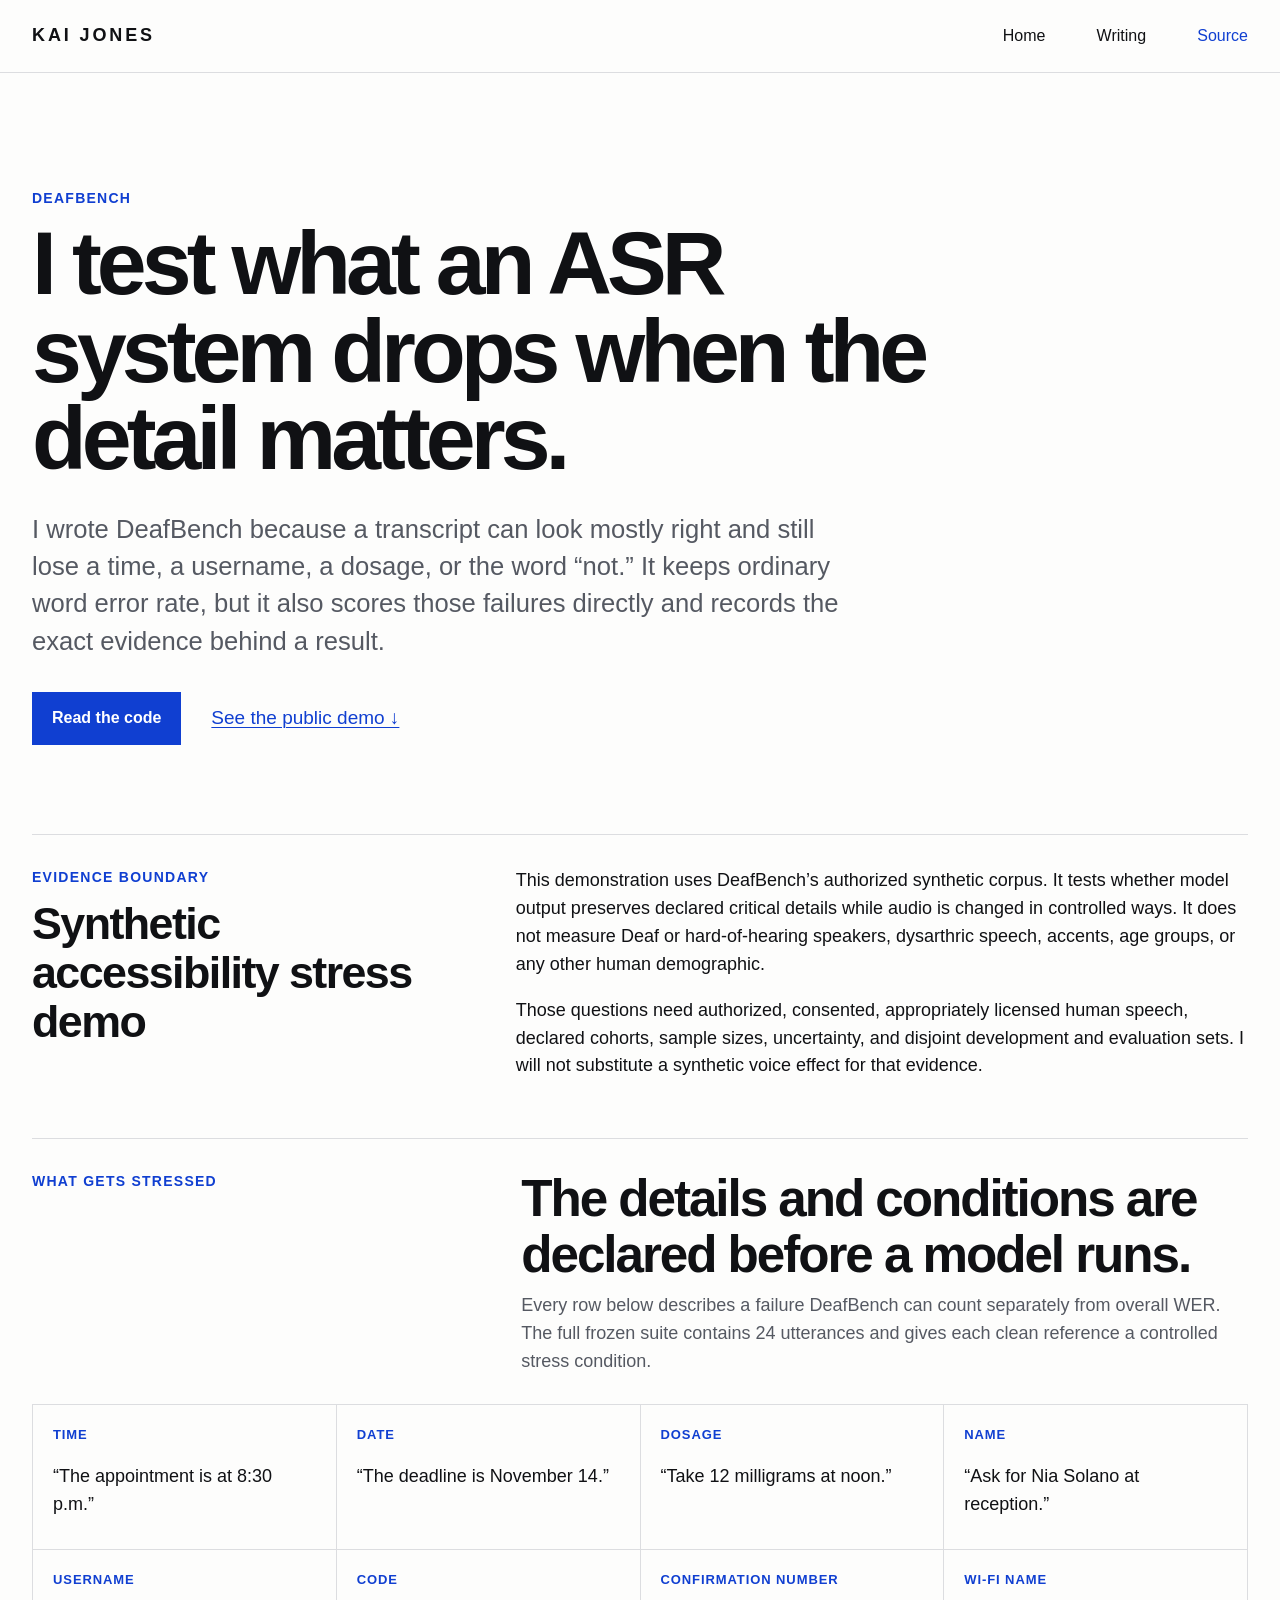
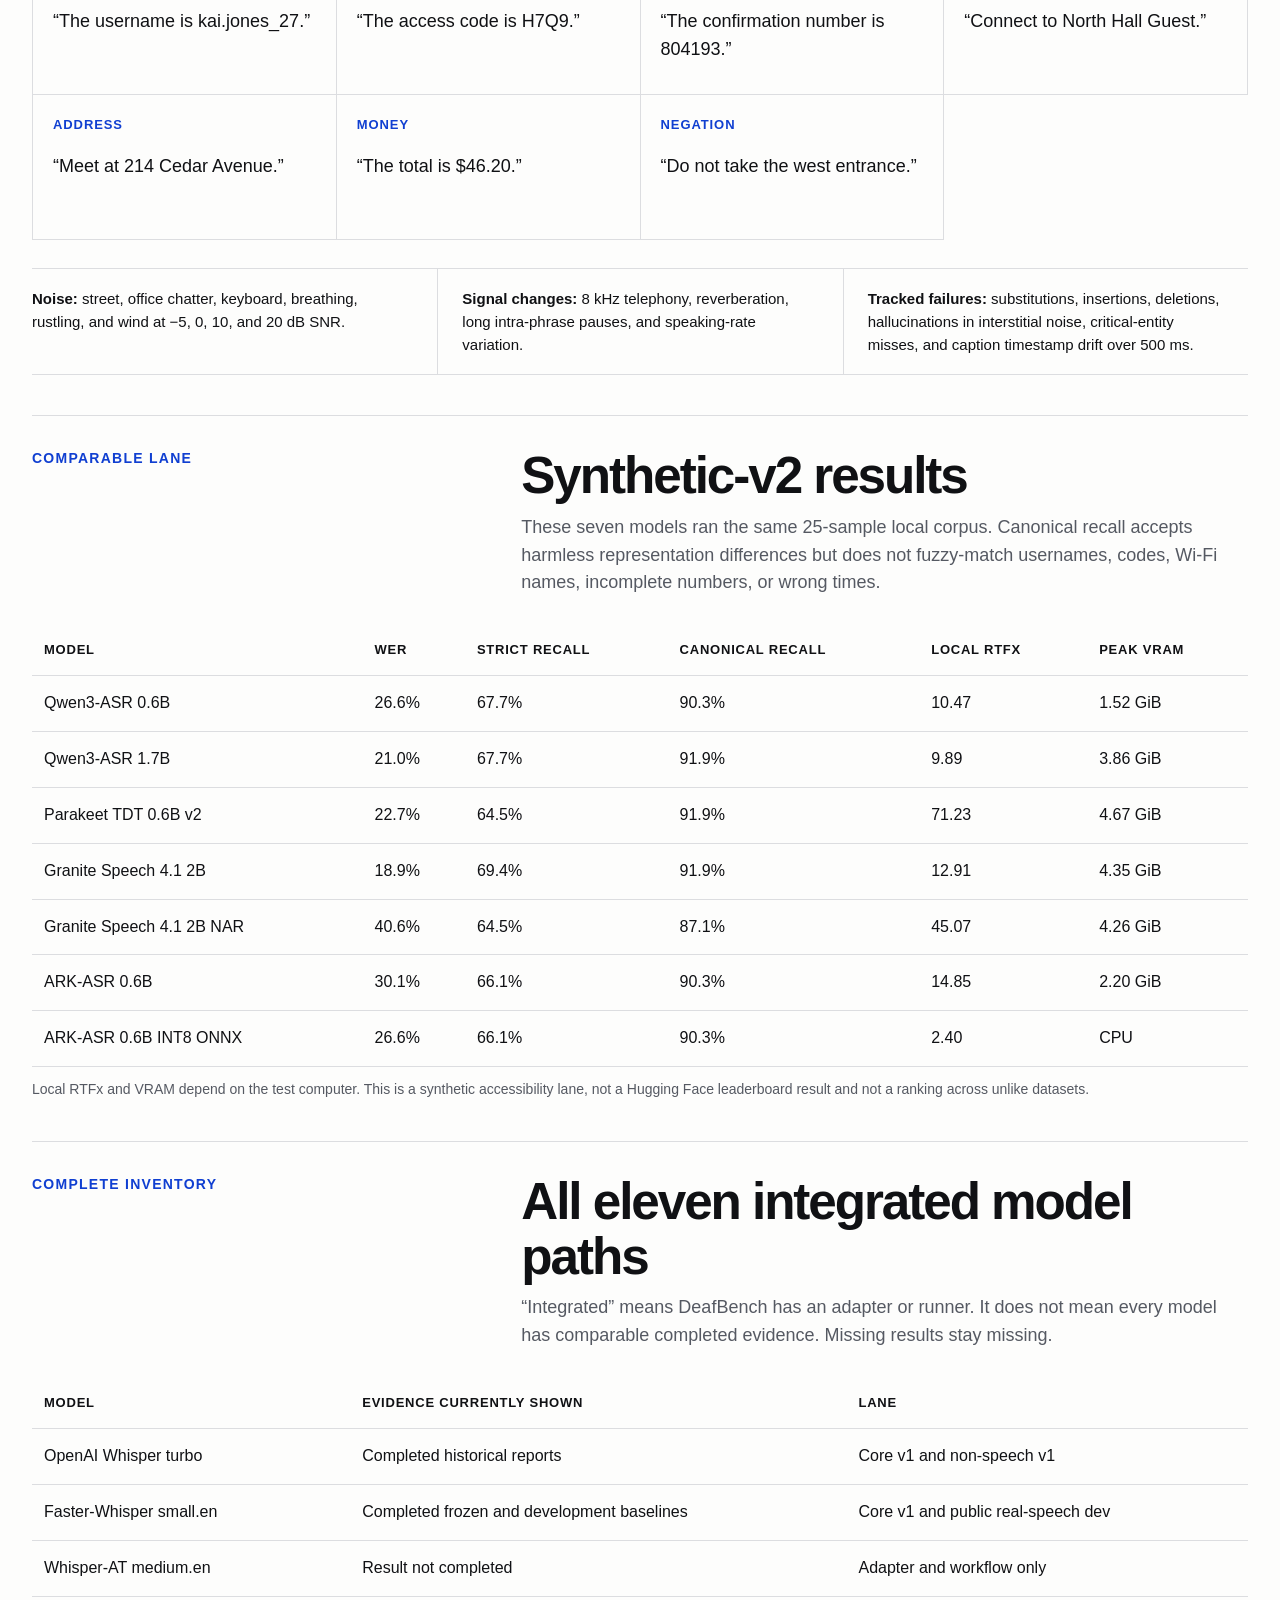
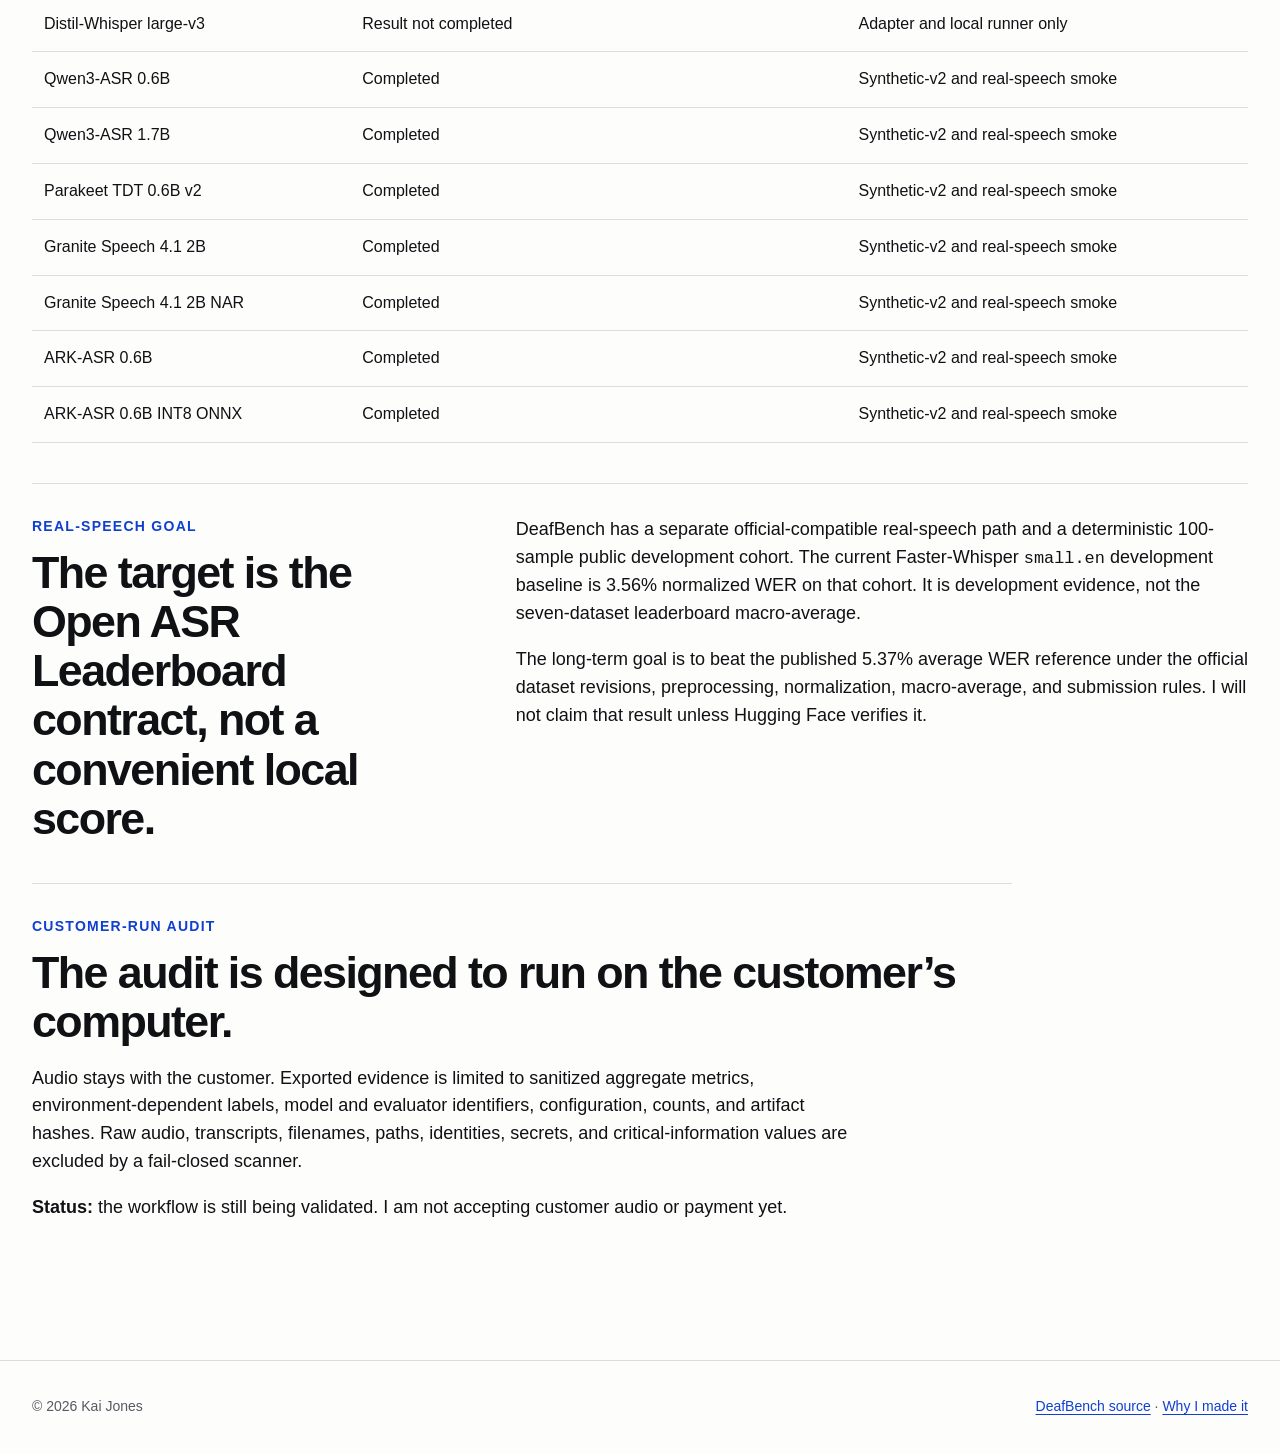
==== products/deafbench/index.html @ b6cec996 "site: Add DeafBench product demo The portfolio exposed only a four-model snapshot and did not show t" ====
<!doctype html>
<html lang="en">
<head>
  <meta charset="utf-8">
  <meta name="viewport" content="width=device-width, initial-scale=1">
  <title>DeafBench — accessibility-critical ASR evaluation</title>
  <meta name="description" content="A public demonstration of DeafBench, an ASR benchmark that measures word errors, critical-information failures, acoustic stress, and local performance without treating unlike evidence as comparable.">
  <link rel="canonical" href="https://488315.github.io/products/deafbench/">
  <meta property="og:title" content="DeafBench — accessibility-critical ASR evaluation">
  <meta property="og:description" content="See what DeafBench measures, which models run, and which results are still missing.">
  <meta property="og:type" content="website">
  <meta property="og:url" content="https://488315.github.io/products/deafbench/">
  <link rel="stylesheet" href="/styles.css">
</head>
<body>
  <a class="skip-link" href="#main">Skip to content</a>
  <header class="site-header">
    <div class="wrap nav-wrap">
      <a class="wordmark" href="/" aria-label="Kai Jones, home">Kai Jones</a>
      <nav aria-label="Primary navigation">
        <a href="/">Home</a>
        <a href="/writing/">Writing</a>
        <a class="nav-contact" href="https://github.com/488315/DeafBench">Source</a>
      </nav>
    </div>
  </header>

  <main id="main" class="wrap product-shell">
    <header class="product-hero">
      <p class="section-label">DeafBench</p>
      <h1>I test what an ASR system drops when the detail matters.</h1>
      <p class="product-lede">I wrote DeafBench because a transcript can look mostly right and still lose a time, a username, a dosage, or the word “not.” It keeps ordinary word error rate, but it also scores those failures directly and records the exact evidence behind a result.</p>
      <div class="product-actions">
        <a class="button-link" href="https://github.com/488315/DeafBench">Read the code</a>
        <a class="text-link" href="#demo">See the public demo ↓</a>
      </div>
    </header>

    <section class="ruled demo-boundary" aria-labelledby="boundary-title">
      <div>
        <p class="section-label">Evidence boundary</p>
        <h2 id="boundary-title">Synthetic accessibility stress demo</h2>
      </div>
      <div>
        <p>This demonstration uses DeafBench’s authorized synthetic corpus. It tests whether model output preserves declared critical details while audio is changed in controlled ways. It does not measure Deaf or hard-of-hearing speakers, dysarthric speech, accents, age groups, or any other human demographic.</p>
        <p>Those questions need authorized, consented, appropriately licensed human speech, declared cohorts, sample sizes, uncertainty, and disjoint development and evaluation sets. I will not substitute a synthetic voice effect for that evidence.</p>
      </div>
    </section>

    <section class="ruled" id="demo" aria-labelledby="demo-title">
      <div class="section-intro product-intro">
        <p class="section-label">What gets stressed</p>
        <h2 id="demo-title">The details and conditions are declared before a model runs.</h2>
        <p>Every row below describes a failure DeafBench can count separately from overall WER. The full frozen suite contains 24 utterances and gives each clean reference a controlled stress condition.</p>
      </div>
      <div class="scenario-grid">
        <article><p class="scenario-type">Time</p><p>“The appointment is at 8:30 p.m.”</p></article>
        <article><p class="scenario-type">Date</p><p>“The deadline is November 14.”</p></article>
        <article><p class="scenario-type">Dosage</p><p>“Take 12 milligrams at noon.”</p></article>
        <article><p class="scenario-type">Name</p><p>“Ask for Nia Solano at reception.”</p></article>
        <article><p class="scenario-type">Username</p><p>“The username is kai.jones_27.”</p></article>
        <article><p class="scenario-type">Code</p><p>“The access code is H7Q9.”</p></article>
        <article><p class="scenario-type">Confirmation number</p><p>“The confirmation number is 804193.”</p></article>
        <article><p class="scenario-type">Wi-Fi name</p><p>“Connect to North Hall Guest.”</p></article>
        <article><p class="scenario-type">Address</p><p>“Meet at 214 Cedar Avenue.”</p></article>
        <article><p class="scenario-type">Money</p><p>“The total is $46.20.”</p></article>
        <article><p class="scenario-type">Negation</p><p>“Do not take the west entrance.”</p></article>
      </div>
      <div class="stress-strip" aria-label="Declared acoustic stress conditions">
        <p><strong>Noise:</strong> street, office chatter, keyboard, breathing, rustling, and wind at −5, 0, 10, and 20 dB SNR.</p>
        <p><strong>Signal changes:</strong> 8 kHz telephony, reverberation, long intra-phrase pauses, and speaking-rate variation.</p>
        <p><strong>Tracked failures:</strong> substitutions, insertions, deletions, hallucinations in interstitial noise, critical-entity misses, and caption timestamp drift over 500 ms.</p>
      </div>
    </section>

    <section class="ruled" aria-labelledby="results-title">
      <div class="section-intro product-intro">
        <p class="section-label">Comparable lane</p>
        <h2 id="results-title">Synthetic-v2 results</h2>
        <p>These seven models ran the same 25-sample local corpus. Canonical recall accepts harmless representation differences but does not fuzzy-match usernames, codes, Wi-Fi names, incomplete numbers, or wrong times.</p>
      </div>
      <div class="table-wrap" tabindex="0" aria-label="Scrollable synthetic-v2 model results">
        <table>
          <thead><tr><th>Model</th><th>WER</th><th>Strict recall</th><th>Canonical recall</th><th>Local RTFx</th><th>Peak VRAM</th></tr></thead>
          <tbody>
            <tr><td>Qwen3-ASR 0.6B</td><td>26.6%</td><td>67.7%</td><td>90.3%</td><td>10.47</td><td>1.52 GiB</td></tr>
            <tr><td>Qwen3-ASR 1.7B</td><td>21.0%</td><td>67.7%</td><td>91.9%</td><td>9.89</td><td>3.86 GiB</td></tr>
            <tr><td>Parakeet TDT 0.6B v2</td><td>22.7%</td><td>64.5%</td><td>91.9%</td><td>71.23</td><td>4.67 GiB</td></tr>
            <tr><td>Granite Speech 4.1 2B</td><td>18.9%</td><td>69.4%</td><td>91.9%</td><td>12.91</td><td>4.35 GiB</td></tr>
            <tr><td>Granite Speech 4.1 2B NAR</td><td>40.6%</td><td>64.5%</td><td>87.1%</td><td>45.07</td><td>4.26 GiB</td></tr>
            <tr><td>ARK-ASR 0.6B</td><td>30.1%</td><td>66.1%</td><td>90.3%</td><td>14.85</td><td>2.20 GiB</td></tr>
            <tr><td>ARK-ASR 0.6B INT8 ONNX</td><td>26.6%</td><td>66.1%</td><td>90.3%</td><td>2.40</td><td>CPU</td></tr>
          </tbody>
        </table>
      </div>
      <p class="data-note product-note">Local RTFx and VRAM depend on the test computer. This is a synthetic accessibility lane, not a Hugging Face leaderboard result and not a ranking across unlike datasets.</p>
    </section>

    <section class="ruled" aria-labelledby="inventory-title">
      <div class="section-intro product-intro">
        <p class="section-label">Complete inventory</p>
        <h2 id="inventory-title">All eleven integrated model paths</h2>
        <p>“Integrated” means DeafBench has an adapter or runner. It does not mean every model has comparable completed evidence. Missing results stay missing.</p>
      </div>
      <div class="table-wrap" tabindex="0" aria-label="Scrollable integrated model inventory">
        <table>
          <thead><tr><th>Model</th><th>Evidence currently shown</th><th>Lane</th></tr></thead>
          <tbody>
            <tr><td>OpenAI Whisper turbo</td><td>Completed historical reports</td><td>Core v1 and non-speech v1</td></tr>
            <tr><td>Faster-Whisper small.en</td><td>Completed frozen and development baselines</td><td>Core v1 and public real-speech dev</td></tr>
            <tr><td>Whisper-AT medium.en</td><td>Result not completed</td><td>Adapter and workflow only</td></tr>
            <tr><td>Distil-Whisper large-v3</td><td>Result not completed</td><td>Adapter and local runner only</td></tr>
            <tr><td>Qwen3-ASR 0.6B</td><td>Completed</td><td>Synthetic-v2 and real-speech smoke</td></tr>
            <tr><td>Qwen3-ASR 1.7B</td><td>Completed</td><td>Synthetic-v2 and real-speech smoke</td></tr>
            <tr><td>Parakeet TDT 0.6B v2</td><td>Completed</td><td>Synthetic-v2 and real-speech smoke</td></tr>
            <tr><td>Granite Speech 4.1 2B</td><td>Completed</td><td>Synthetic-v2 and real-speech smoke</td></tr>
            <tr><td>Granite Speech 4.1 2B NAR</td><td>Completed</td><td>Synthetic-v2 and real-speech smoke</td></tr>
            <tr><td>ARK-ASR 0.6B</td><td>Completed</td><td>Synthetic-v2 and real-speech smoke</td></tr>
            <tr><td>ARK-ASR 0.6B INT8 ONNX</td><td>Completed</td><td>Synthetic-v2 and real-speech smoke</td></tr>
          </tbody>
        </table>
      </div>
    </section>

    <section class="ruled goal-grid" aria-labelledby="goal-title">
      <div>
        <p class="section-label">Real-speech goal</p>
        <h2 id="goal-title">The target is the Open ASR Leaderboard contract, not a convenient local score.</h2>
      </div>
      <div>
        <p>DeafBench has a separate official-compatible real-speech path and a deterministic 100-sample public development cohort. The current Faster-Whisper <code>small.en</code> development baseline is 3.56% normalized WER on that cohort. It is development evidence, not the seven-dataset leaderboard macro-average.</p>
        <p>The long-term goal is to beat the published 5.37% average WER reference under the official dataset revisions, preprocessing, normalization, macro-average, and submission rules. I will not claim that result unless Hugging Face verifies it.</p>
      </div>
    </section>

    <section class="ruled pilot-status" aria-labelledby="pilot-title">
      <p class="section-label">Customer-run audit</p>
      <h2 id="pilot-title">The audit is designed to run on the customer’s computer.</h2>
      <p>Audio stays with the customer. Exported evidence is limited to sanitized aggregate metrics, environment-dependent labels, model and evaluator identifiers, configuration, counts, and artifact hashes. Raw audio, transcripts, filenames, paths, identities, secrets, and critical-information values are excluded by a fail-closed scanner.</p>
      <p><strong>Status:</strong> the workflow is still being validated. I am not accepting customer audio or payment yet.</p>
    </section>
  </main>

  <footer class="site-footer">
    <div class="wrap footer-wrap"><p>© <span id="year">2026</span> Kai Jones</p><p><a href="https://github.com/488315/DeafBench">DeafBench source</a> · <a href="/writing/why-deafbench/">Why I made it</a></p></div>
  </footer>
  <script>document.getElementById('year').textContent = new Date().getFullYear();</script>
</body>
</html>
---- styles.css ----
:root {
  --paper: #fdfdfc;
  --ink: #101114;
  --muted: #555962;
  --line: #dcdde0;
  --blue: #103fd1;
  --blue-dark: #082b9f;
  --terminal: #101418;
  --wrap: 1360px;
}

* { box-sizing: border-box; }
html { scroll-behavior: smooth; }
body { margin: 0; color: var(--ink); background: var(--paper); font-family: Arial, Helvetica, sans-serif; font-size: 18px; line-height: 1.55; }
a { color: var(--blue); text-underline-offset: 0.18em; text-decoration-thickness: 1px; }
a:hover { color: var(--blue-dark); }
a:focus-visible, .table-wrap:focus-visible { outline: 3px solid #ffbf47; outline-offset: 4px; }
img { display: block; max-width: 100%; height: auto; }
.wrap { width: min(calc(100% - 64px), var(--wrap)); margin-inline: auto; }
.skip-link { position: fixed; top: 12px; left: 12px; z-index: 10; padding: 10px 14px; background: var(--ink); color: white; transform: translateY(-150%); }
.skip-link:focus { transform: translateY(0); }
.sr-only { position: absolute; width: 1px; height: 1px; padding: 0; margin: -1px; overflow: hidden; clip: rect(0,0,0,0); white-space: nowrap; border: 0; }
.site-header { border-bottom: 1px solid var(--line); }
.nav-wrap { min-height: 72px; display: flex; align-items: center; justify-content: space-between; gap: 32px; }
.wordmark { color: var(--ink); font-weight: 800; letter-spacing: 0.16em; text-transform: uppercase; text-decoration: none; }
nav { display: flex; gap: clamp(22px, 4vw, 56px); align-items: center; }
nav a { color: var(--ink); text-decoration: none; font-size: 16px; }
nav .nav-contact { color: var(--blue); }
.hero { padding: clamp(38px, 4vw, 44px) 0 34px; }
.hero h1 { margin: 0 0 8px; font-size: clamp(52px, 4vw, 64px); line-height: 1; letter-spacing: -0.055em; }
.hero-statement { margin: 20px 0 12px; font-size: clamp(28px, 2vw, 32px); font-weight: 700; line-height: 1.18; letter-spacing: -0.025em; }
.hero-copy { max-width: 720px; margin: 0 0 16px; font-size: clamp(20px, 1.5vw, 23px); line-height: 1.4; }
.text-link { font-size: 19px; }
.ruled { border-top: 1px solid var(--line); padding-block: 32px 40px; }
.section-label, .post-meta { margin: 0 0 10px; color: var(--blue); font-size: 14px; font-weight: 700; letter-spacing: .09em; text-transform: uppercase; }
.work-grid { display: grid; grid-template-columns: 1.2fr 1fr 1fr; }
.work-item { min-width: 0; padding: 0 56px; border-left: 1px solid var(--line); }
.work-item:first-of-type { padding-left: 0; border-left: 0; }
.work-item:last-of-type { padding-right: 0; }
.work-item h3, .post-list h3 { margin: 0 0 10px; font-size: 24px; line-height: 1.25; }
.work-item h3 a, .post-list h3 a { text-decoration: none; }
.work-item p { margin-top: 0; }
.small-note { color: var(--muted); font-size: 16px; }
.cli-figure { margin: 26px 0 0; }
.cli-figure img { width: min(100%, 430px); border: 1px solid #282d32; border-radius: 7px; background: var(--terminal); }
figcaption, .data-note { margin-top: 9px; color: var(--muted); font-size: 14px; }
code { font-family: Consolas, "Courier New", monospace; font-size: .94em; }
.evidence { display: grid; grid-template-columns: .8fr 1.2fr; gap: clamp(32px, 6vw, 96px); }
.section-intro h2, .contact-block h2 { margin: 0 0 12px; font-size: clamp(28px, 3vw, 42px); line-height: 1.12; letter-spacing: -.03em; }
.section-intro p:not(.section-label) { margin-bottom: 0; color: var(--muted); }
.table-wrap { overflow-x: auto; }
table { width: 100%; border-collapse: collapse; font-size: 16px; }
th, td { padding: 15px 12px; text-align: left; border-bottom: 1px solid var(--line); white-space: nowrap; }
th { font-size: 13px; letter-spacing: .06em; text-transform: uppercase; }
.data-note { grid-column: 2; margin: -20px 0 0; }
.notes { display: grid; grid-template-columns: .65fr 1.35fr; gap: clamp(32px, 6vw, 96px); }
.post-list article { padding: 0 0 24px; margin: 0 0 24px; border-bottom: 1px solid var(--line); }
.post-list article:last-child { margin-bottom: 8px; }
.post-list p:last-child { margin-bottom: 0; color: var(--muted); }
.notes > p { grid-column: 2; margin: 0; }
.values-contact { display: grid; grid-template-columns: 3fr 1fr; gap: clamp(48px, 7vw, 96px); }
.values-grid { display: grid; grid-template-columns: repeat(3, 1fr); }
.values-grid article { padding: 0 28px; border-left: 1px solid var(--line); }
.values-grid article:first-child { padding-left: 0; border-left: 0; }
.values-grid h2 { margin: 0 0 8px; color: var(--blue); font-size: 18px; }
.values-grid p, .contact-block p { margin: 0; font-size: 15px; }
.contact-block { padding-left: 48px; border-left: 1px solid var(--line); }
.contact-block h2 { font-size: 26px; }
.contact-block .text-link { display: inline-block; margin-top: 12px; font-size: 15px; overflow-wrap: anywhere; }
.site-footer { margin-top: 32px; border-top: 1px solid var(--line); color: var(--muted); font-size: 14px; }
.footer-wrap { min-height: 92px; display: flex; align-items: center; justify-content: space-between; }

.page-hero { max-width: 900px; padding: 72px 0 48px; }
.page-hero h1 { margin: 0 0 16px; font-size: clamp(46px, 6vw, 72px); line-height: 1; letter-spacing: -.05em; }
.page-hero p { max-width: 700px; font-size: 22px; color: var(--muted); }
.archive-list { border-top: 1px solid var(--line); }
.archive-item { display: grid; grid-template-columns: 140px 1fr auto; gap: 32px; align-items: start; padding: 30px 0; border-bottom: 1px solid var(--line); }
.archive-item time, .archive-item .tag { color: var(--muted); font-size: 14px; }
.archive-item h2 { margin: 0 0 6px; font-size: 28px; }
.archive-item h2 a { text-decoration: none; }
.archive-item p { margin: 0; color: var(--muted); }
.article-shell { max-width: 820px; padding: 72px 0 96px; }
.back-link { font-size: 15px; }
.article-header { margin: 48px 0 54px; }
.article-header h1 { margin: 8px 0 18px; font-size: clamp(42px, 6vw, 68px); line-height: 1.02; letter-spacing: -.045em; }
.article-meta { color: var(--muted); font-size: 15px; }
.article-body { font-family: Georgia, "Times New Roman", serif; font-size: 21px; line-height: 1.72; }
.article-body h2 { margin: 52px 0 12px; font-family: Arial, Helvetica, sans-serif; font-size: 30px; line-height: 1.2; }
.article-body blockquote { margin: 32px 0; padding: 2px 0 2px 24px; border-left: 3px solid var(--blue); font-size: 25px; line-height: 1.5; }
.article-body .callout { margin: 36px 0; padding: 22px 24px; border: 1px solid var(--line); font-family: Arial, Helvetica, sans-serif; font-size: 16px; }

.product-shell { padding-bottom: 48px; }
.product-hero { max-width: 1050px; padding: clamp(58px, 9vw, 120px) 0 clamp(52px, 7vw, 92px); }
.product-hero h1 { max-width: 980px; margin: 0; font-size: clamp(48px, 7vw, 96px); line-height: .98; letter-spacing: -.055em; }
.product-lede { max-width: 820px; margin: 28px 0 0; color: var(--muted); font-size: clamp(20px, 2vw, 27px); line-height: 1.45; }
.product-actions { display: flex; align-items: center; flex-wrap: wrap; gap: 18px 30px; margin-top: 32px; }
.button-link { display: inline-block; padding: 12px 18px; border: 2px solid var(--blue); color: white; background: var(--blue); font-size: 16px; font-weight: 700; text-decoration: none; }
.button-link:hover { color: white; background: var(--blue-dark); border-color: var(--blue-dark); }
.demo-boundary, .goal-grid { display: grid; grid-template-columns: .7fr 1.3fr; gap: clamp(32px, 7vw, 110px); }
.demo-boundary h2, .goal-grid h2, .pilot-status h2 { margin: 0; font-size: clamp(28px, 3.5vw, 48px); line-height: 1.1; letter-spacing: -.035em; }
.demo-boundary p:first-child, .goal-grid p:first-child { margin-top: 0; }
.product-intro { display: grid; grid-template-columns: .55fr 1fr; column-gap: clamp(32px, 7vw, 110px); margin-bottom: 28px; }
.product-intro .section-label { grid-row: 1 / span 2; }
.product-intro h2 { margin: 0 0 10px; font-size: clamp(30px, 4vw, 52px); line-height: 1.08; letter-spacing: -.04em; }
.product-intro p:last-child { max-width: 800px; margin: 0; }
.scenario-grid { display: grid; grid-template-columns: repeat(4, 1fr); border-top: 1px solid var(--line); border-left: 1px solid var(--line); }
.scenario-grid article { min-height: 145px; padding: 20px; border-right: 1px solid var(--line); border-bottom: 1px solid var(--line); }
.scenario-grid p { margin: 0; }
.scenario-grid .scenario-type { margin-bottom: 18px; color: var(--blue); font-size: 13px; font-weight: 700; letter-spacing: .07em; text-transform: uppercase; }
.stress-strip { display: grid; grid-template-columns: repeat(3, 1fr); margin-top: 28px; border-top: 1px solid var(--line); border-bottom: 1px solid var(--line); }
.stress-strip p { margin: 0; padding: 18px 24px; border-left: 1px solid var(--line); font-size: 15px; }
.stress-strip p:first-child { padding-left: 0; border-left: 0; }
.product-note { margin: 12px 0 0; }
.goal-grid code { white-space: nowrap; }
.pilot-status { max-width: 980px; }
.pilot-status > p:not(.section-label) { max-width: 820px; }

@media (max-width: 980px) {
  .work-grid { grid-template-columns: 1fr 1fr; }
  .feature-work { grid-column: 1 / -1; padding: 0 0 34px; margin-bottom: 32px; border-bottom: 1px solid var(--line); }
  .work-item:nth-of-type(2) { padding-left: 0; border-left: 0; }
  .evidence, .notes { grid-template-columns: 1fr; }
  .data-note, .notes > p { grid-column: 1; margin-top: 0; }
  .values-contact { grid-template-columns: 1fr; }
  .contact-block { padding: 32px 0 0; border: 0; border-top: 1px solid var(--line); }
  .scenario-grid { grid-template-columns: repeat(3, 1fr); }
}

@media (max-width: 680px) {
  body { font-size: 17px; }
  .wrap { width: min(calc(100% - 36px), var(--wrap)); }
  .nav-wrap { align-items: flex-start; gap: 16px; padding-block: 18px; }
  .wordmark { padding-top: 2px; font-size: 14px; letter-spacing: .13em; }
  nav { gap: 14px 18px; flex-wrap: wrap; justify-content: flex-end; }
  nav a:first-child { display: none; }
  .hero { padding-top: 52px; }
  .work-grid, .values-grid { grid-template-columns: 1fr; }
  .feature-work { grid-column: auto; }
  .work-item, .work-item:first-of-type, .work-item:nth-of-type(2) { padding: 28px 0; margin: 0; border: 0; border-bottom: 1px solid var(--line); }
  .work-item:first-of-type { padding-top: 0; }
  .work-item:last-of-type { border-bottom: 0; }
  .values-grid article, .values-grid article:first-child { padding: 18px 0; border: 0; border-bottom: 1px solid var(--line); }
  .archive-item { grid-template-columns: 1fr; gap: 8px; }
  .archive-item .tag { display: none; }
  .article-shell { padding-top: 40px; }
  .article-body { font-size: 19px; }
  .product-hero { padding-top: 52px; }
  .demo-boundary, .goal-grid, .product-intro { display: block; }
  .product-intro .section-label { margin-bottom: 10px; }
  .scenario-grid { grid-template-columns: 1fr; }
  .scenario-grid article { min-height: 0; }
  .stress-strip { grid-template-columns: 1fr; }
  .stress-strip p, .stress-strip p:first-child { padding: 16px 0; border: 0; border-top: 1px solid var(--line); }
  .stress-strip p:first-child { border-top: 0; }
  .footer-wrap { align-items: flex-start; flex-direction: column; justify-content: center; gap: 4px; }
  .footer-wrap p { margin: 0; }
}

@media (prefers-reduced-motion: reduce) { html { scroll-behavior: auto; } }
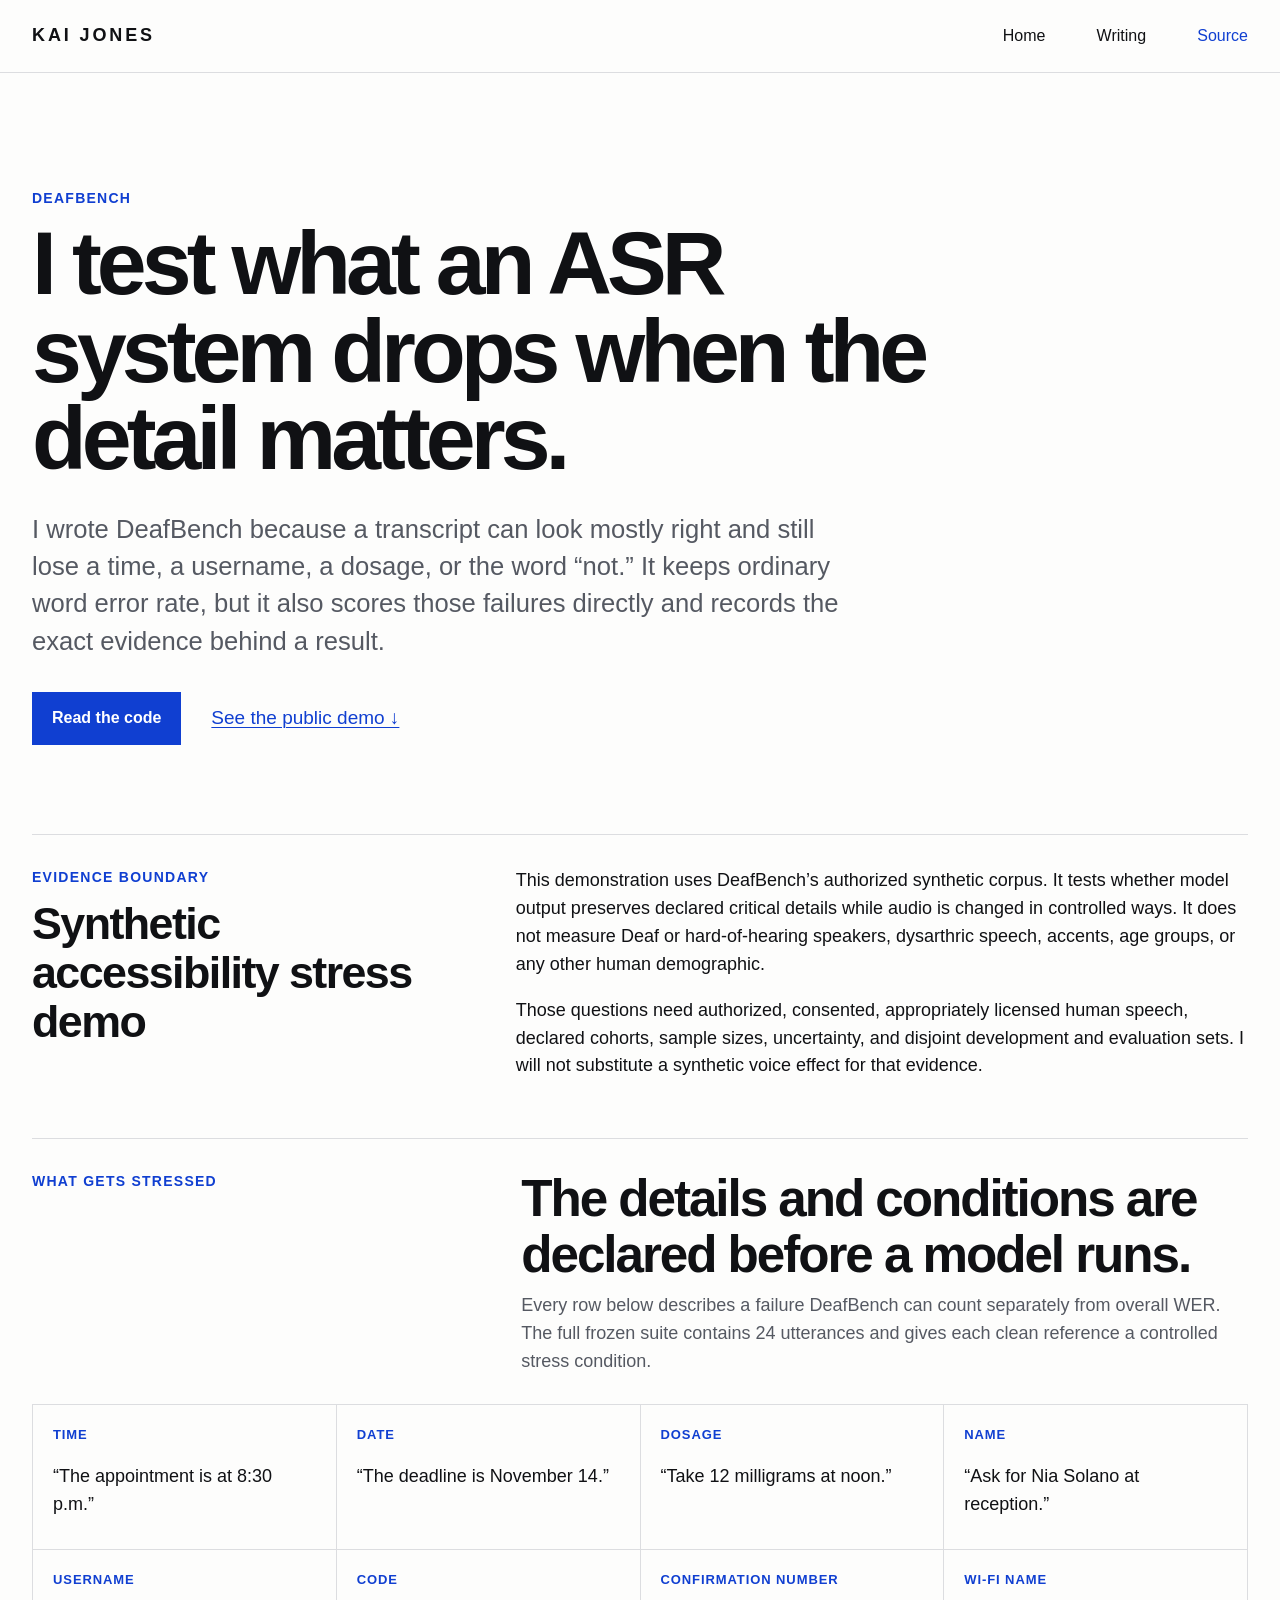
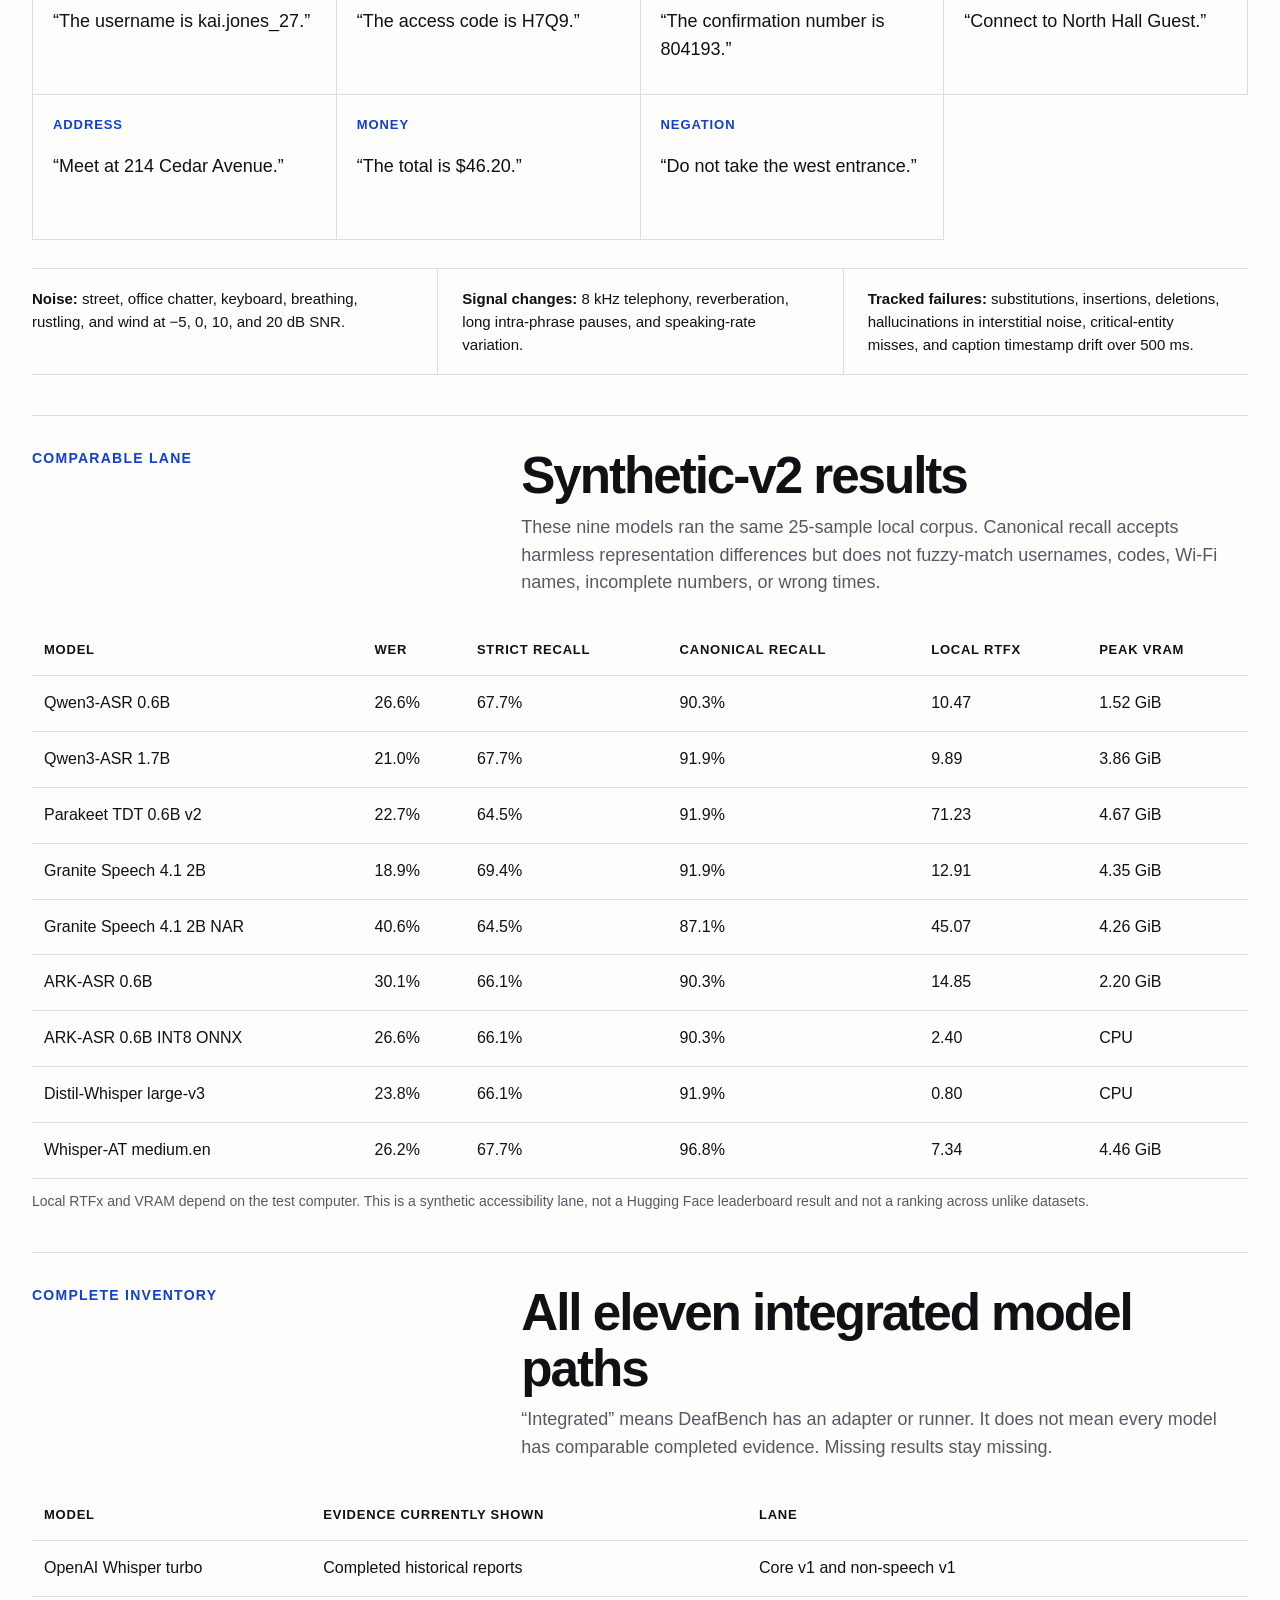
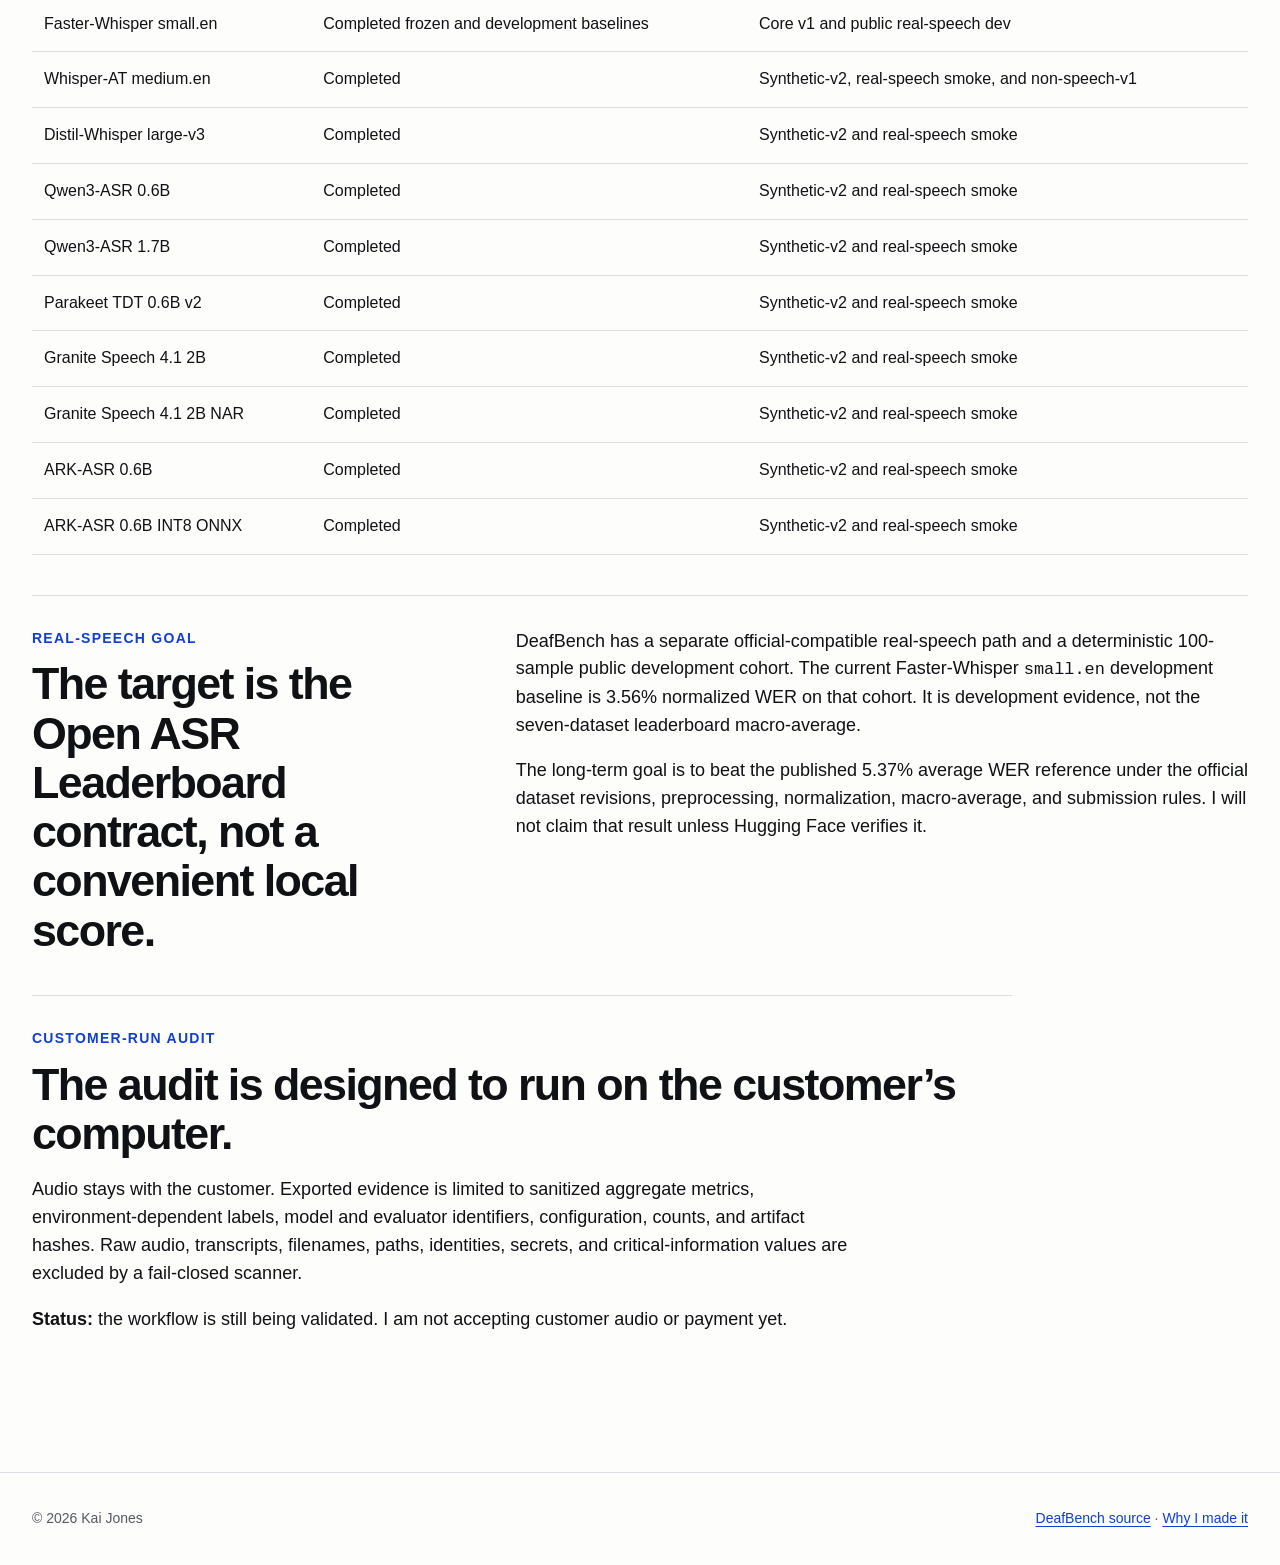
==== commit a9c4904d: "site: Publish measured Whisper results The public model inventory still marked Distil-Whisper and Wh" ====
--- a/products/deafbench/index.html
+++ b/products/deafbench/index.html
@@ -77,7 +77,7 @@
       <div class="section-intro product-intro">
         <p class="section-label">Comparable lane</p>
         <h2 id="results-title">Synthetic-v2 results</h2>
-        <p>These seven models ran the same 25-sample local corpus. Canonical recall accepts harmless representation differences but does not fuzzy-match usernames, codes, Wi-Fi names, incomplete numbers, or wrong times.</p>
+        <p>These nine models ran the same 25-sample local corpus. Canonical recall accepts harmless representation differences but does not fuzzy-match usernames, codes, Wi-Fi names, incomplete numbers, or wrong times.</p>
       </div>
       <div class="table-wrap" tabindex="0" aria-label="Scrollable synthetic-v2 model results">
         <table>
@@ -90,6 +90,8 @@
             <tr><td>Granite Speech 4.1 2B NAR</td><td>40.6%</td><td>64.5%</td><td>87.1%</td><td>45.07</td><td>4.26 GiB</td></tr>
             <tr><td>ARK-ASR 0.6B</td><td>30.1%</td><td>66.1%</td><td>90.3%</td><td>14.85</td><td>2.20 GiB</td></tr>
             <tr><td>ARK-ASR 0.6B INT8 ONNX</td><td>26.6%</td><td>66.1%</td><td>90.3%</td><td>2.40</td><td>CPU</td></tr>
+            <tr><td>Distil-Whisper large-v3</td><td>23.8%</td><td>66.1%</td><td>91.9%</td><td>0.80</td><td>CPU</td></tr>
+            <tr><td>Whisper-AT medium.en</td><td>26.2%</td><td>67.7%</td><td>96.8%</td><td>7.34</td><td>4.46 GiB</td></tr>
           </tbody>
         </table>
       </div>
@@ -108,8 +110,8 @@
           <tbody>
             <tr><td>OpenAI Whisper turbo</td><td>Completed historical reports</td><td>Core v1 and non-speech v1</td></tr>
             <tr><td>Faster-Whisper small.en</td><td>Completed frozen and development baselines</td><td>Core v1 and public real-speech dev</td></tr>
-            <tr><td>Whisper-AT medium.en</td><td>Result not completed</td><td>Adapter and workflow only</td></tr>
-            <tr><td>Distil-Whisper large-v3</td><td>Result not completed</td><td>Adapter and local runner only</td></tr>
+            <tr><td>Whisper-AT medium.en</td><td>Completed</td><td>Synthetic-v2, real-speech smoke, and non-speech-v1</td></tr>
+            <tr><td>Distil-Whisper large-v3</td><td>Completed</td><td>Synthetic-v2 and real-speech smoke</td></tr>
             <tr><td>Qwen3-ASR 0.6B</td><td>Completed</td><td>Synthetic-v2 and real-speech smoke</td></tr>
             <tr><td>Qwen3-ASR 1.7B</td><td>Completed</td><td>Synthetic-v2 and real-speech smoke</td></tr>
             <tr><td>Parakeet TDT 0.6B v2</td><td>Completed</td><td>Synthetic-v2 and real-speech smoke</td></tr>
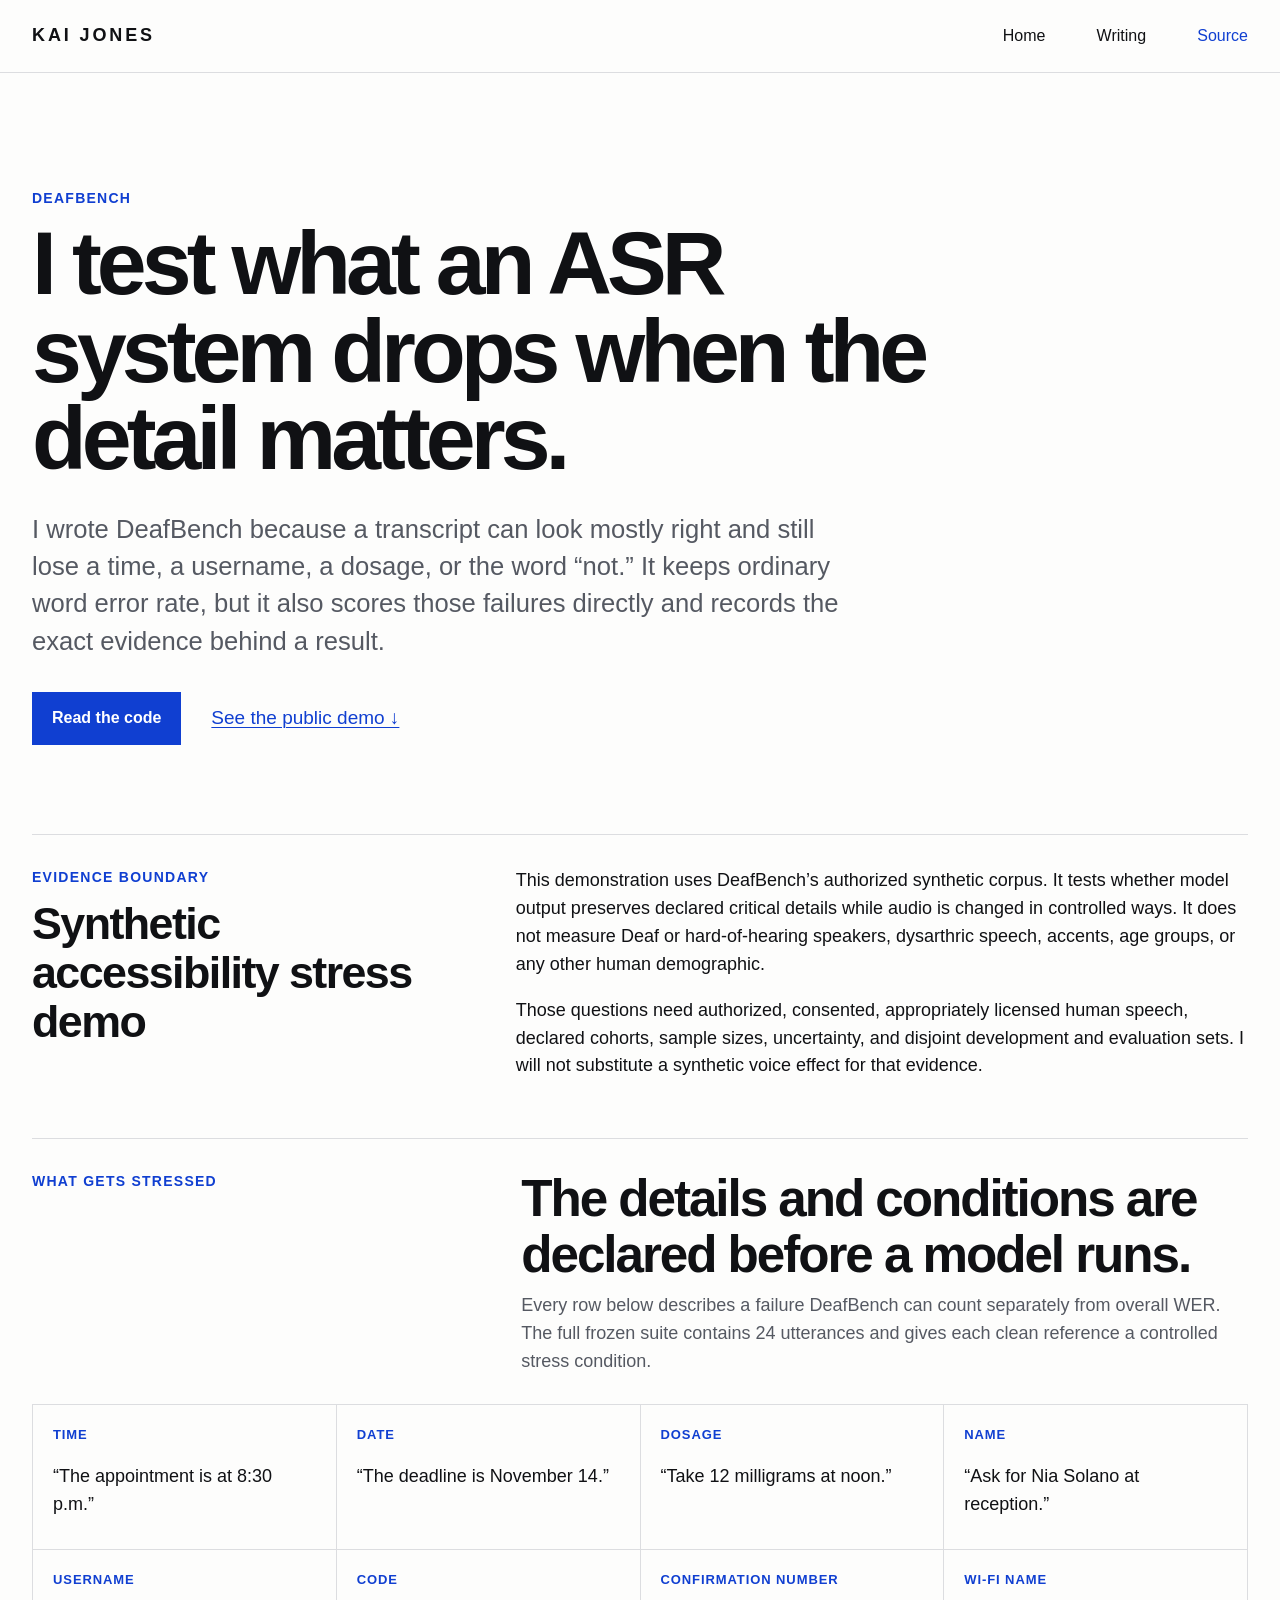
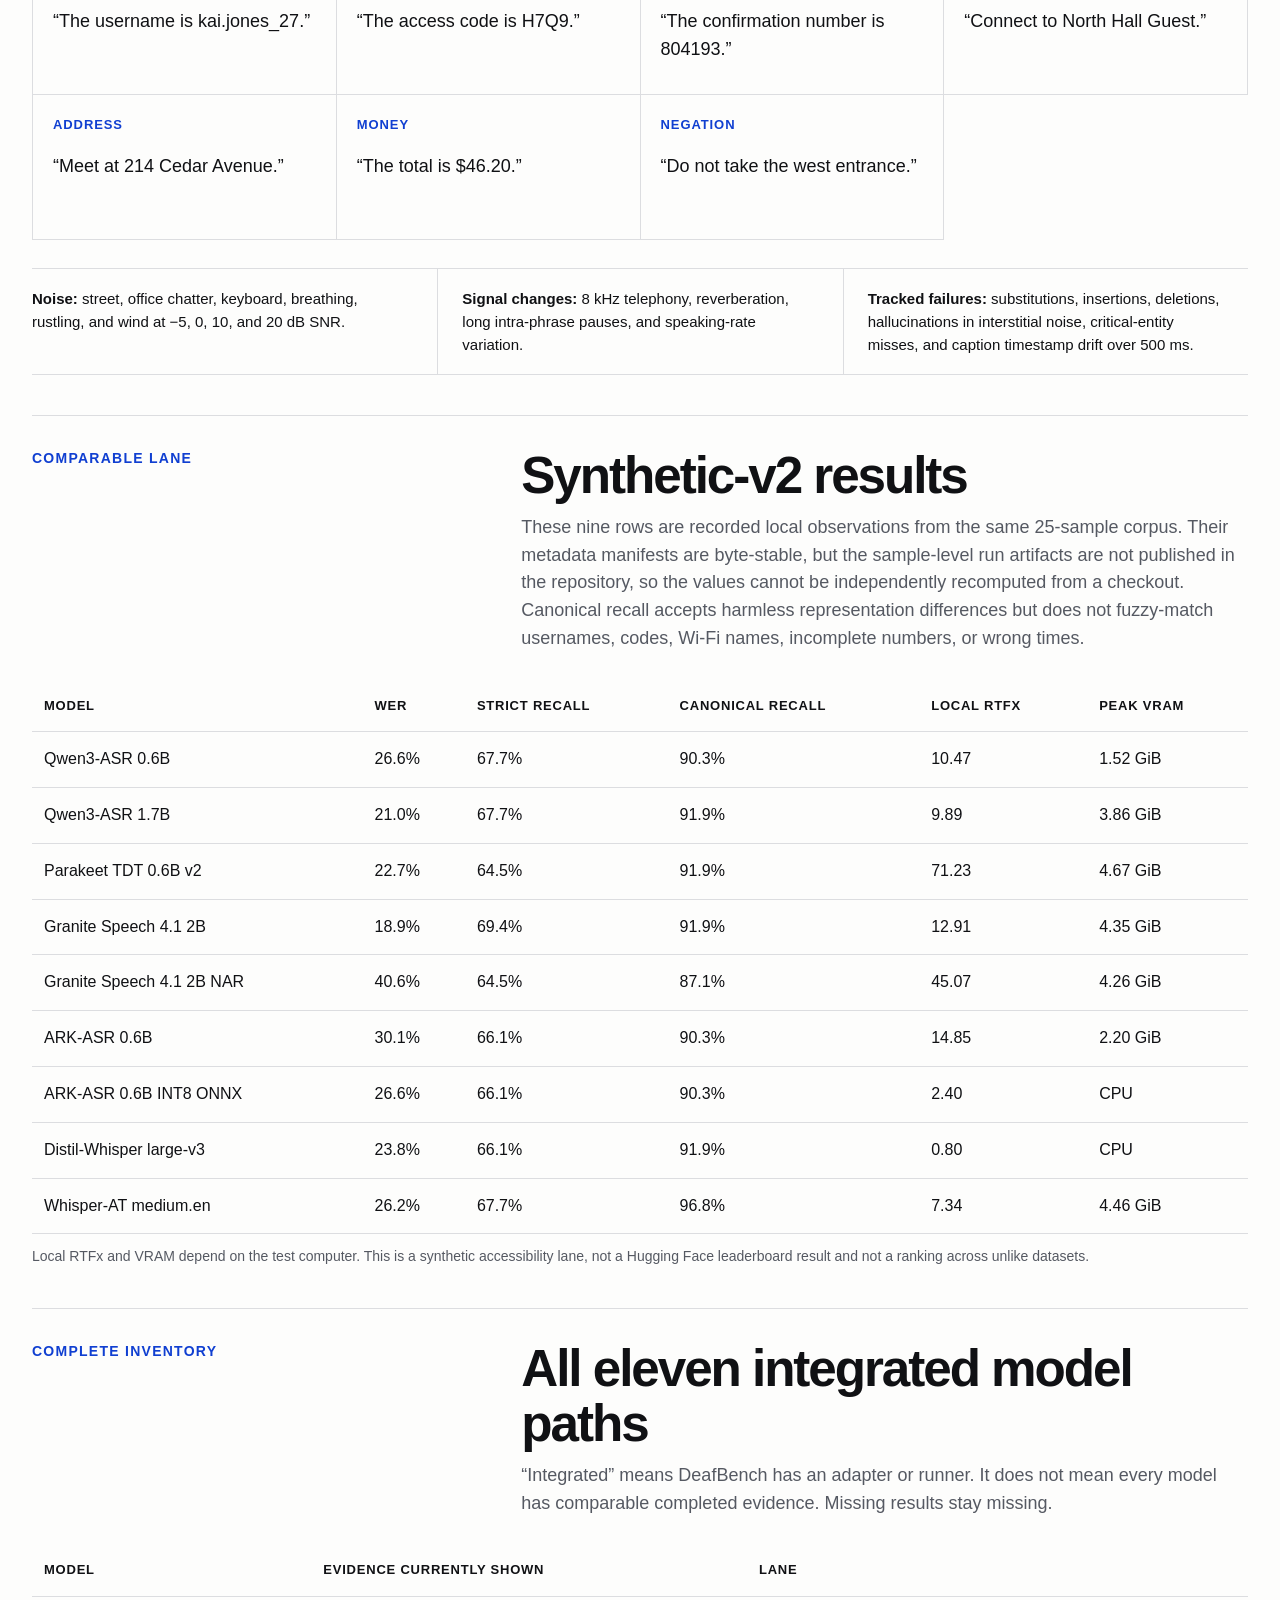
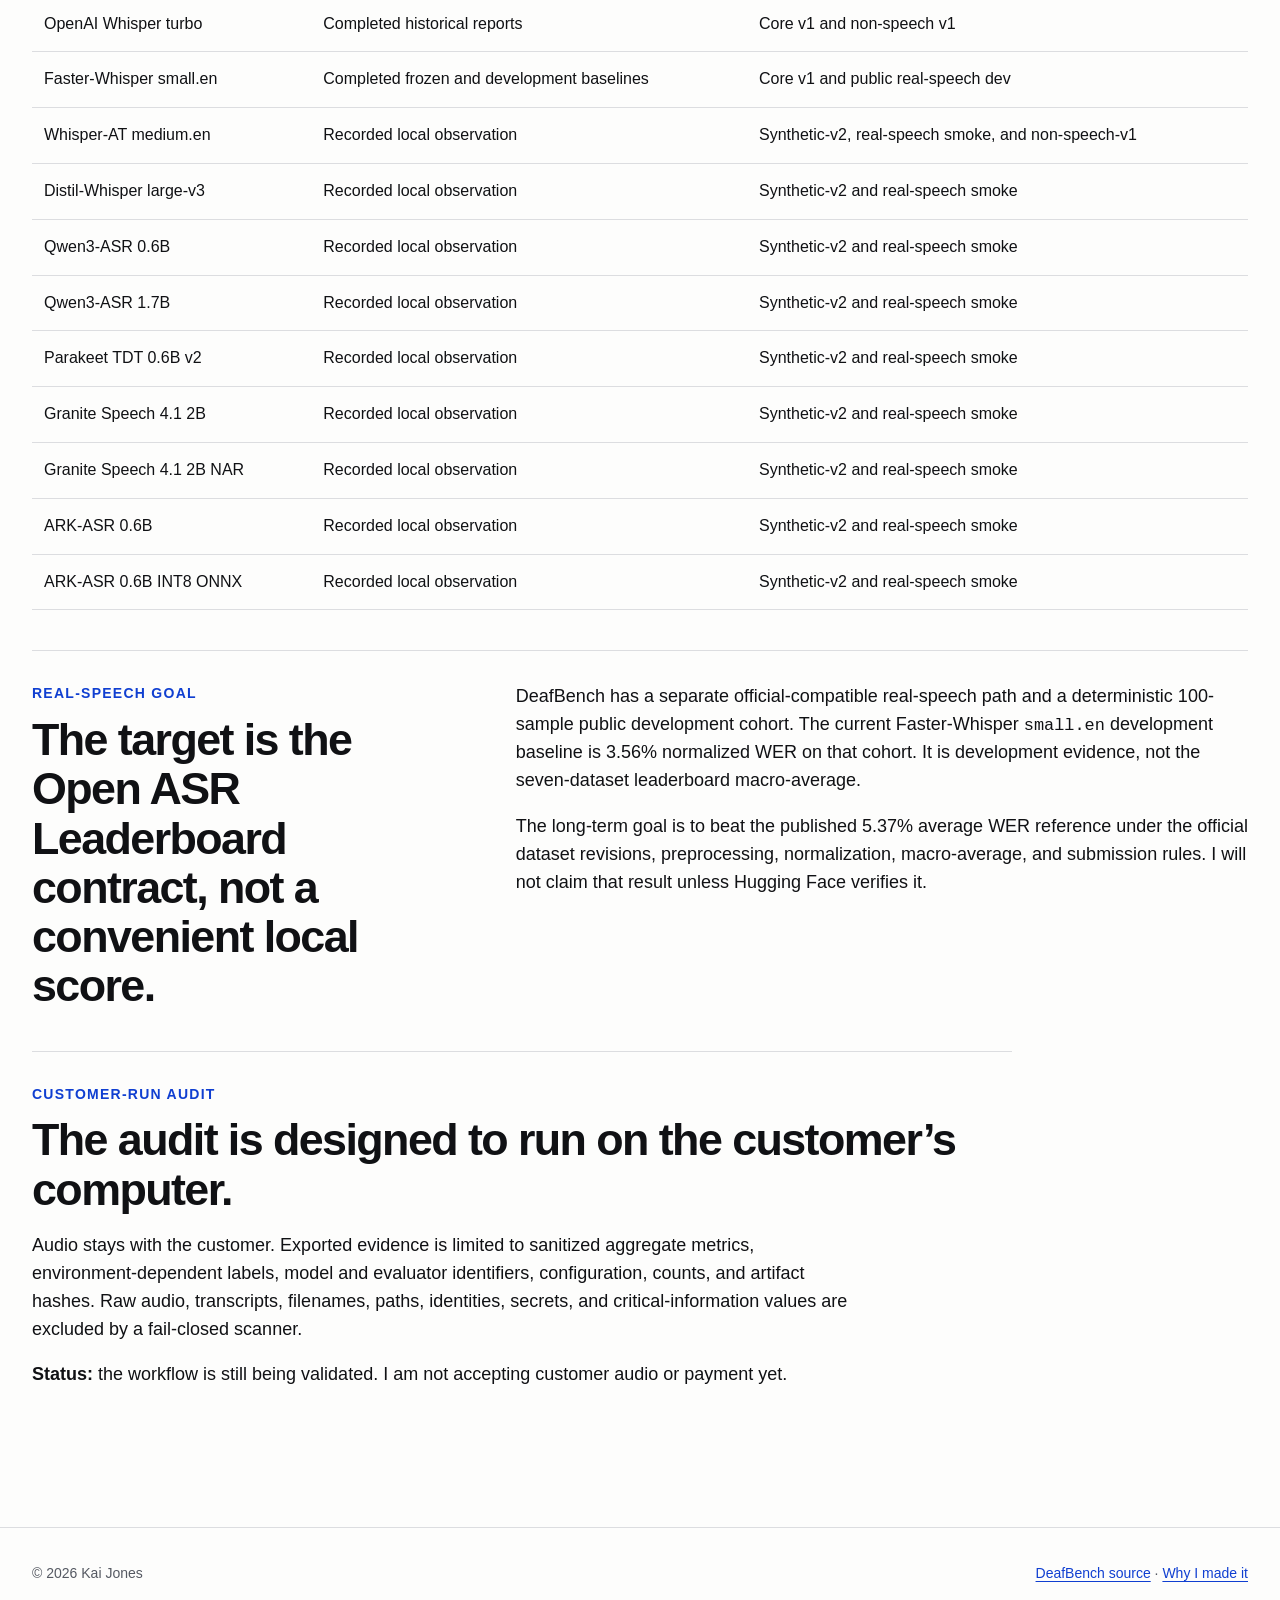
==== commit 248bf63f: "site: Bound model observation claims The public pages described metadata-only measurements as comple" ====
--- a/products/deafbench/index.html
+++ b/products/deafbench/index.html
@@ -77,7 +77,7 @@
       <div class="section-intro product-intro">
         <p class="section-label">Comparable lane</p>
         <h2 id="results-title">Synthetic-v2 results</h2>
-        <p>These nine models ran the same 25-sample local corpus. Canonical recall accepts harmless representation differences but does not fuzzy-match usernames, codes, Wi-Fi names, incomplete numbers, or wrong times.</p>
+        <p>These nine rows are recorded local observations from the same 25-sample corpus. Their metadata manifests are byte-stable, but the sample-level run artifacts are not published in the repository, so the values cannot be independently recomputed from a checkout. Canonical recall accepts harmless representation differences but does not fuzzy-match usernames, codes, Wi-Fi names, incomplete numbers, or wrong times.</p>
       </div>
       <div class="table-wrap" tabindex="0" aria-label="Scrollable synthetic-v2 model results">
         <table>
@@ -110,15 +110,15 @@
           <tbody>
             <tr><td>OpenAI Whisper turbo</td><td>Completed historical reports</td><td>Core v1 and non-speech v1</td></tr>
             <tr><td>Faster-Whisper small.en</td><td>Completed frozen and development baselines</td><td>Core v1 and public real-speech dev</td></tr>
-            <tr><td>Whisper-AT medium.en</td><td>Completed</td><td>Synthetic-v2, real-speech smoke, and non-speech-v1</td></tr>
-            <tr><td>Distil-Whisper large-v3</td><td>Completed</td><td>Synthetic-v2 and real-speech smoke</td></tr>
-            <tr><td>Qwen3-ASR 0.6B</td><td>Completed</td><td>Synthetic-v2 and real-speech smoke</td></tr>
-            <tr><td>Qwen3-ASR 1.7B</td><td>Completed</td><td>Synthetic-v2 and real-speech smoke</td></tr>
-            <tr><td>Parakeet TDT 0.6B v2</td><td>Completed</td><td>Synthetic-v2 and real-speech smoke</td></tr>
-            <tr><td>Granite Speech 4.1 2B</td><td>Completed</td><td>Synthetic-v2 and real-speech smoke</td></tr>
-            <tr><td>Granite Speech 4.1 2B NAR</td><td>Completed</td><td>Synthetic-v2 and real-speech smoke</td></tr>
-            <tr><td>ARK-ASR 0.6B</td><td>Completed</td><td>Synthetic-v2 and real-speech smoke</td></tr>
-            <tr><td>ARK-ASR 0.6B INT8 ONNX</td><td>Completed</td><td>Synthetic-v2 and real-speech smoke</td></tr>
+            <tr><td>Whisper-AT medium.en</td><td>Recorded local observation</td><td>Synthetic-v2, real-speech smoke, and non-speech-v1</td></tr>
+            <tr><td>Distil-Whisper large-v3</td><td>Recorded local observation</td><td>Synthetic-v2 and real-speech smoke</td></tr>
+            <tr><td>Qwen3-ASR 0.6B</td><td>Recorded local observation</td><td>Synthetic-v2 and real-speech smoke</td></tr>
+            <tr><td>Qwen3-ASR 1.7B</td><td>Recorded local observation</td><td>Synthetic-v2 and real-speech smoke</td></tr>
+            <tr><td>Parakeet TDT 0.6B v2</td><td>Recorded local observation</td><td>Synthetic-v2 and real-speech smoke</td></tr>
+            <tr><td>Granite Speech 4.1 2B</td><td>Recorded local observation</td><td>Synthetic-v2 and real-speech smoke</td></tr>
+            <tr><td>Granite Speech 4.1 2B NAR</td><td>Recorded local observation</td><td>Synthetic-v2 and real-speech smoke</td></tr>
+            <tr><td>ARK-ASR 0.6B</td><td>Recorded local observation</td><td>Synthetic-v2 and real-speech smoke</td></tr>
+            <tr><td>ARK-ASR 0.6B INT8 ONNX</td><td>Recorded local observation</td><td>Synthetic-v2 and real-speech smoke</td></tr>
           </tbody>
         </table>
       </div>
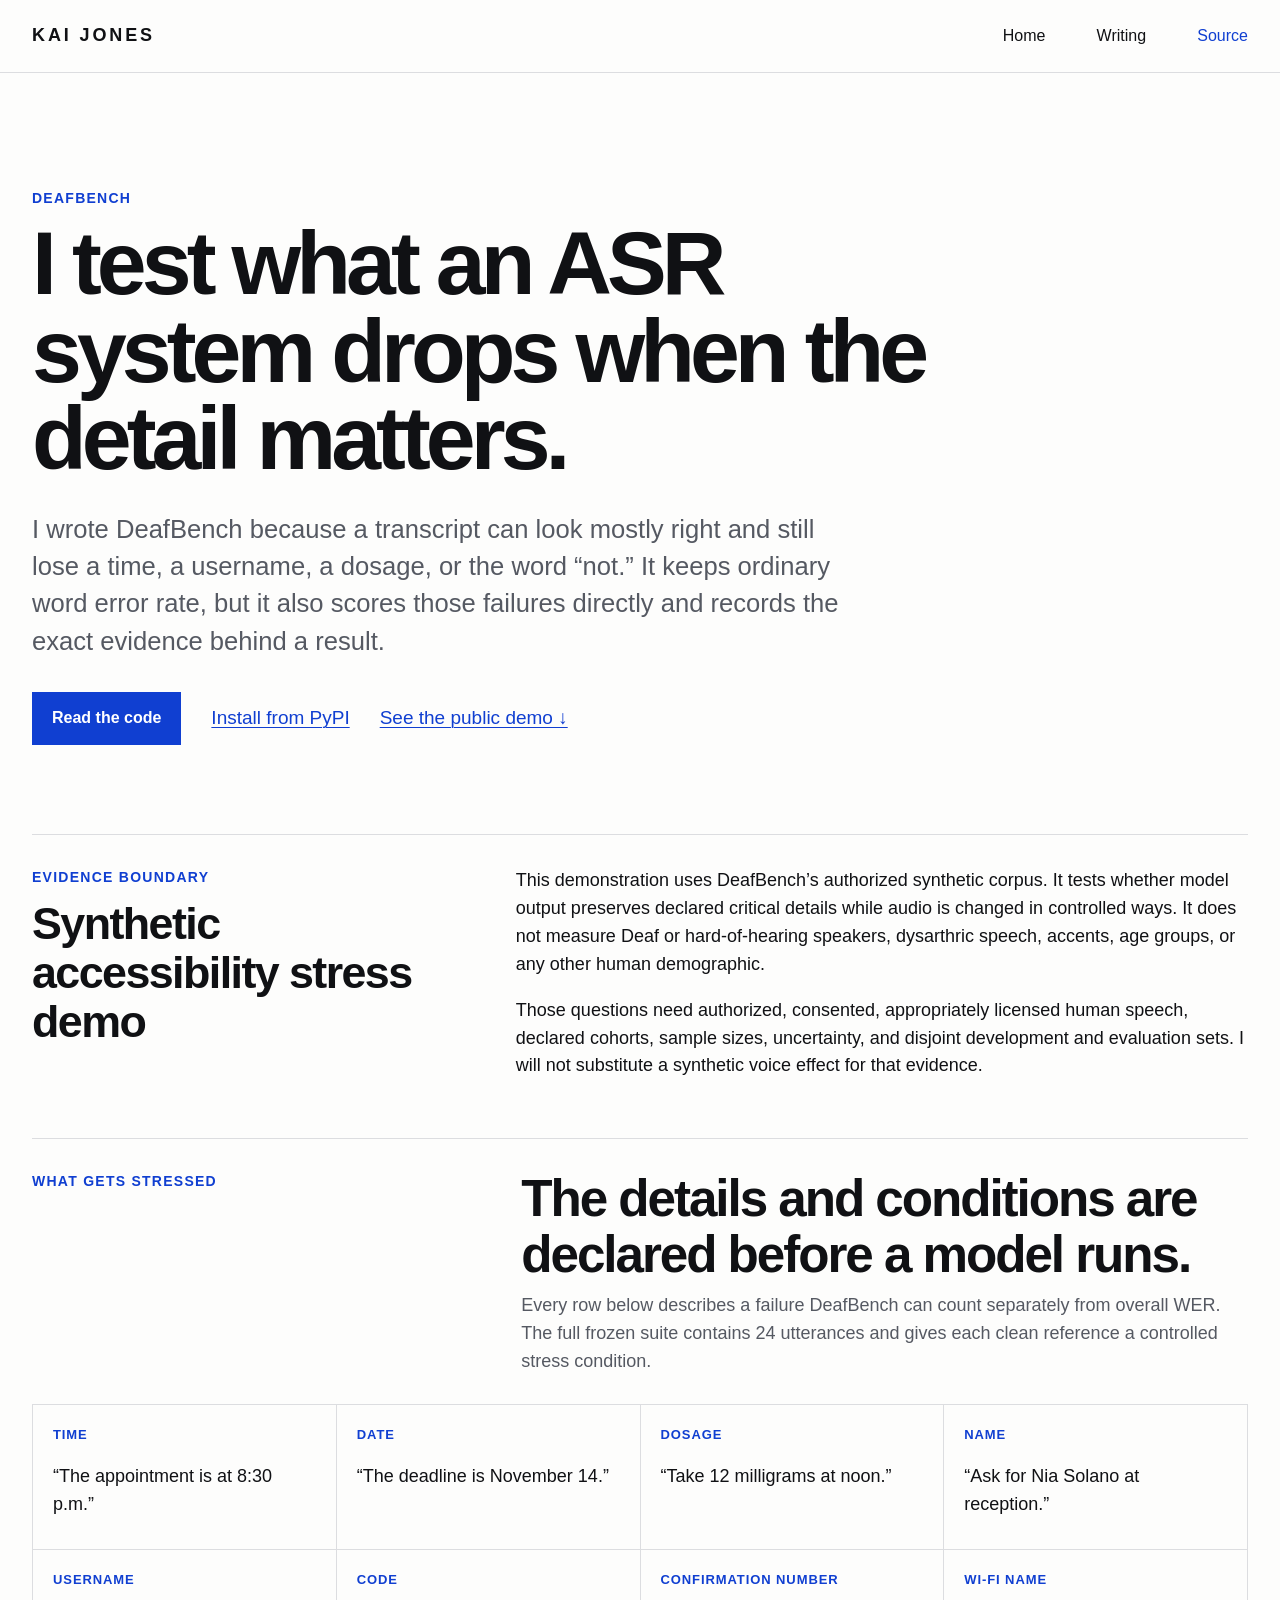
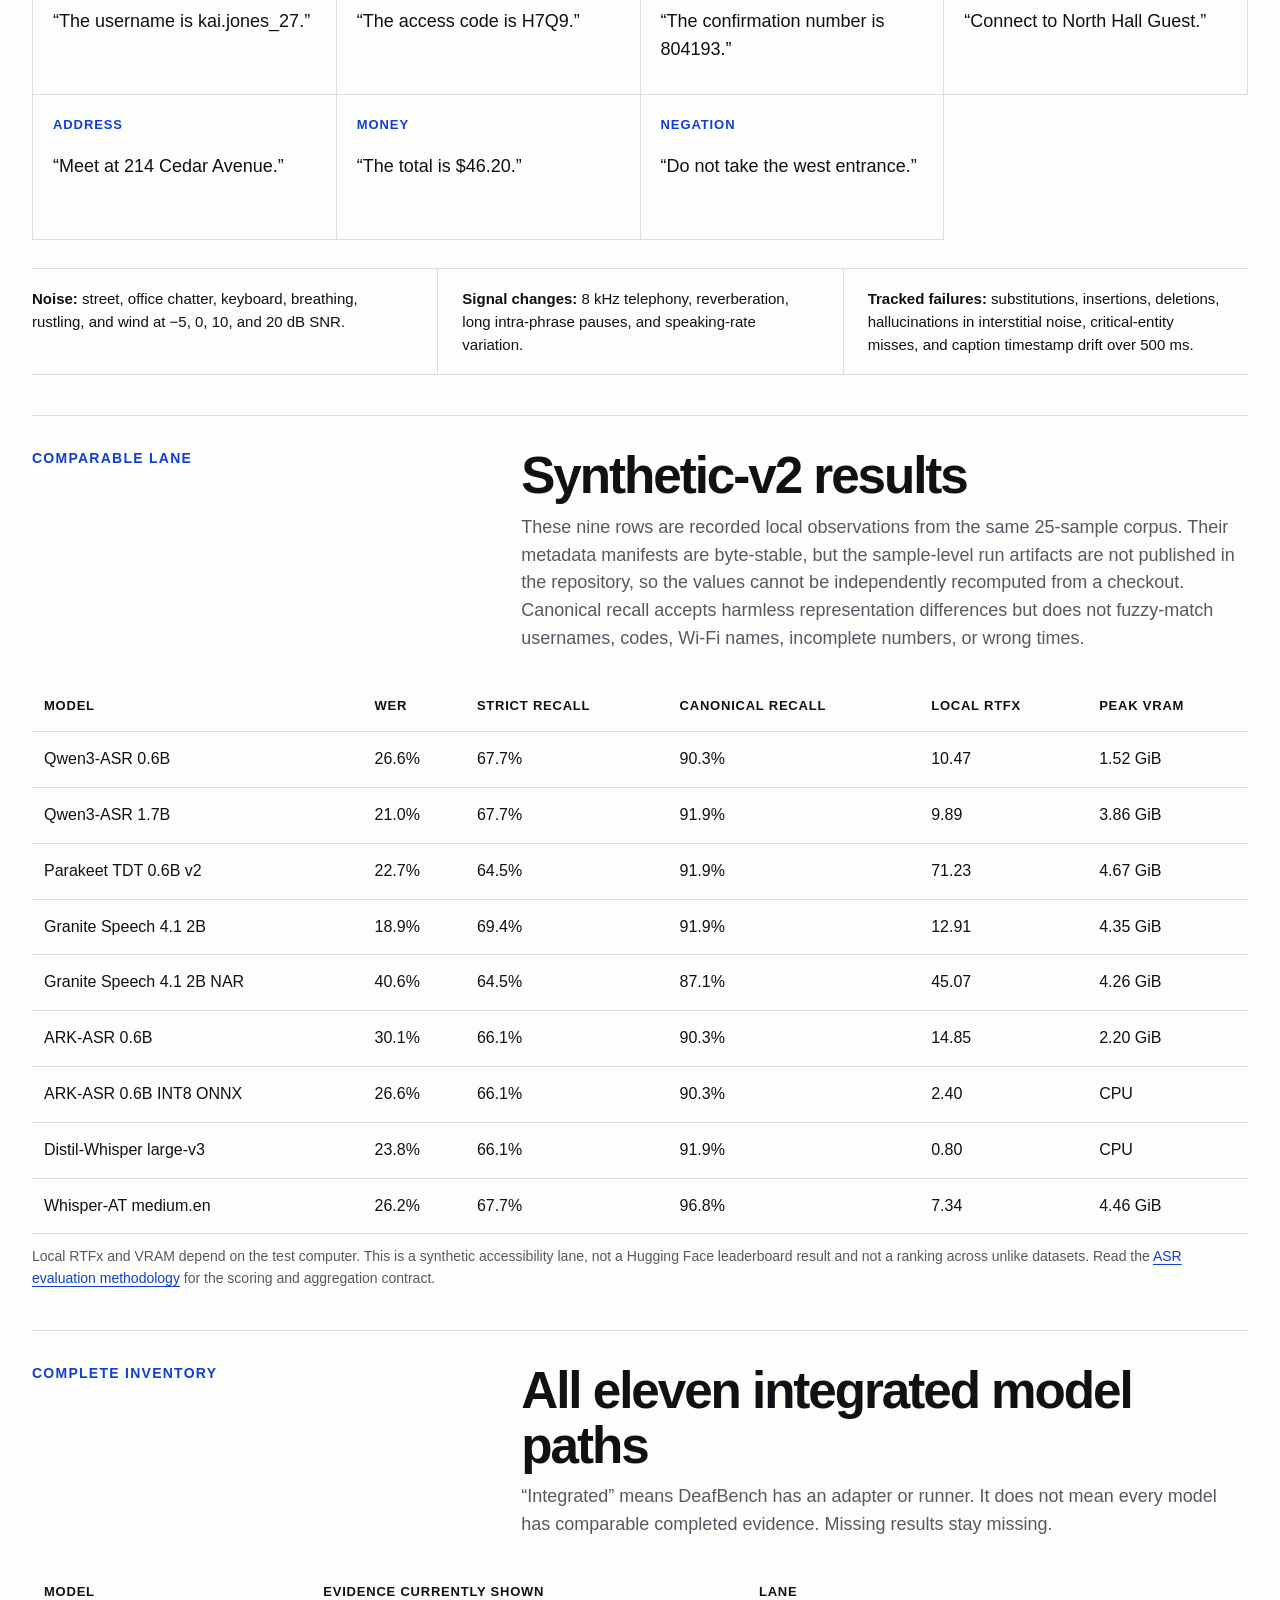
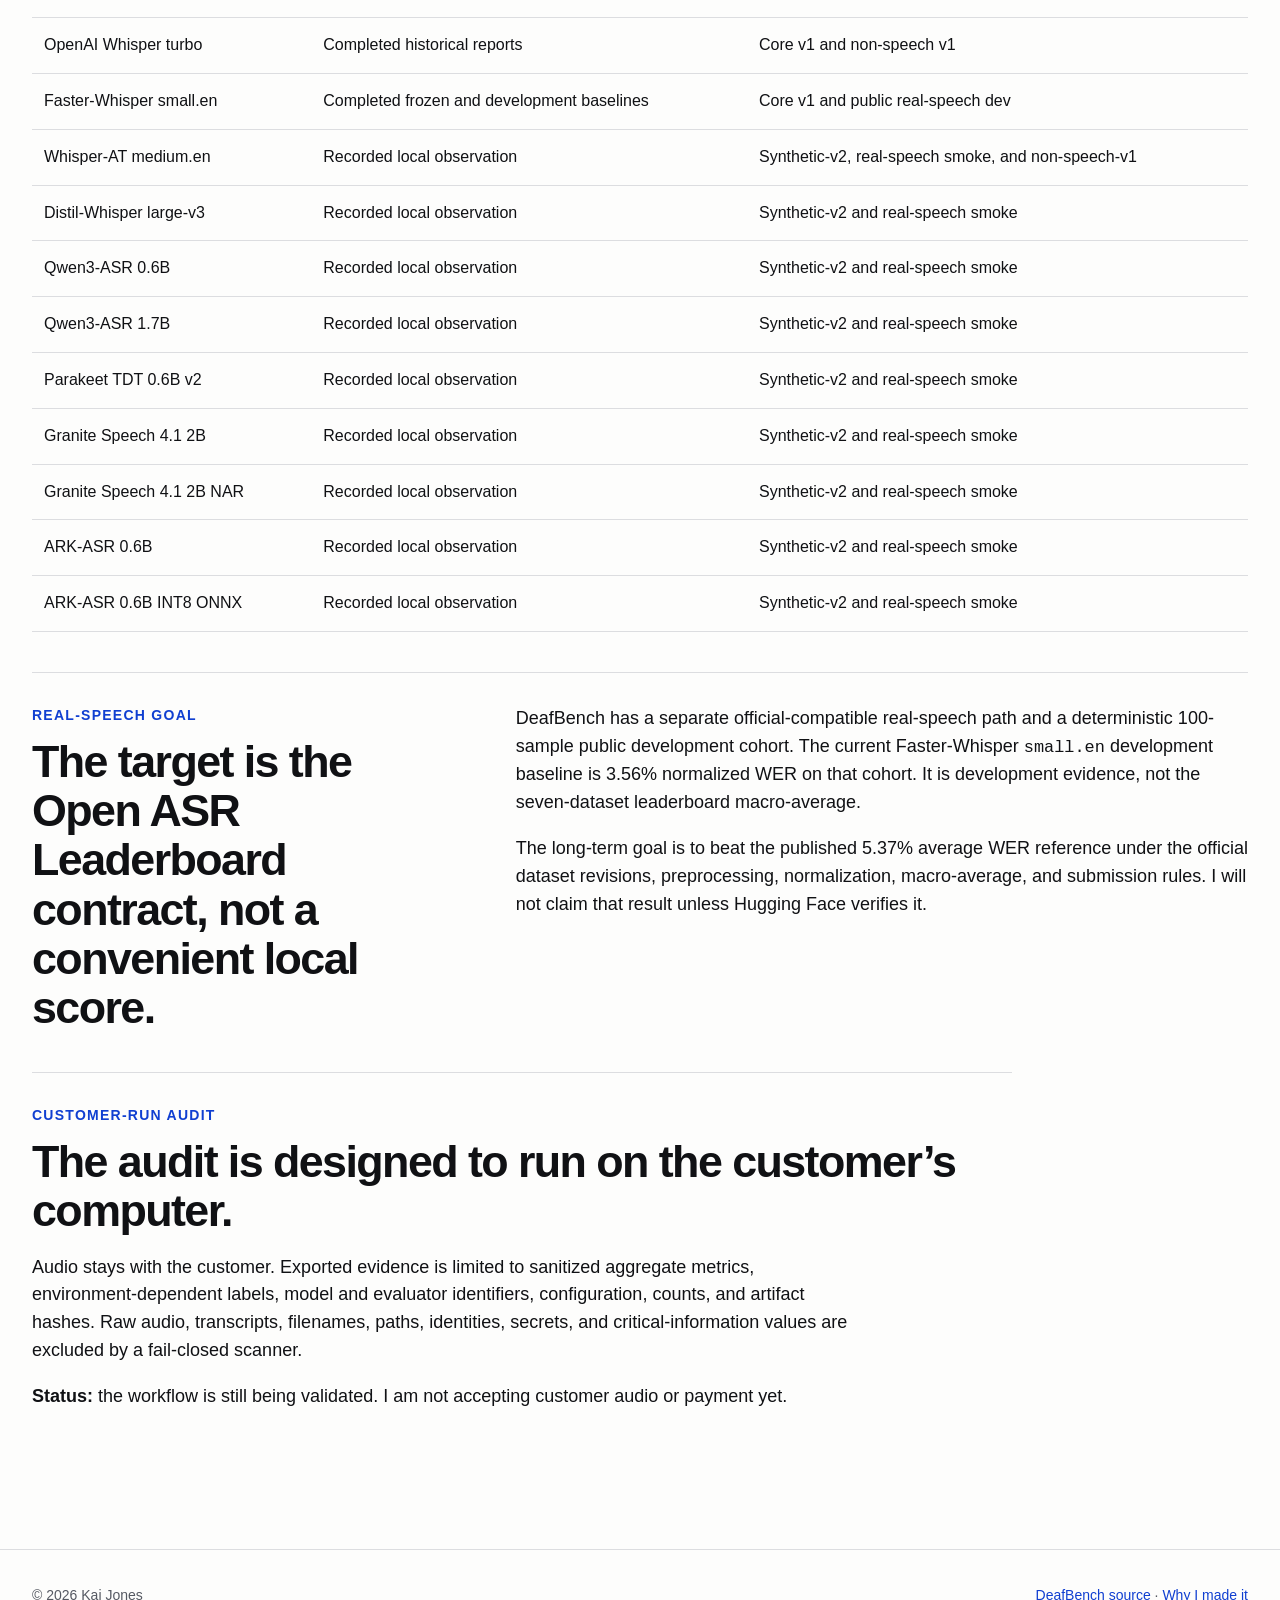
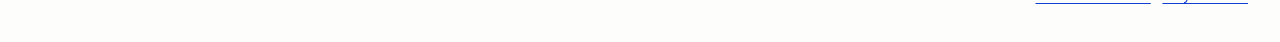
==== commit c6d237d0: "site: Add DeafBench discovery metadata The product page has a canonical URL and basic Open Graph fie" ====
--- a/products/deafbench/index.html
+++ b/products/deafbench/index.html
@@ -3,14 +3,73 @@
 <head>
   <meta charset="utf-8">
   <meta name="viewport" content="width=device-width, initial-scale=1">
-  <title>DeafBench — accessibility-critical ASR evaluation</title>
-  <meta name="description" content="A public demonstration of DeafBench, an ASR benchmark that measures word errors, critical-information failures, acoustic stress, and local performance without treating unlike evidence as comparable.">
+  <title>DeafBench | Accessibility-critical ASR benchmark</title>
+  <meta name="description" content="DeafBench audits ASR word errors, accessibility-critical information, acoustic stress, hallucinations, latency, and model evidence in separate benchmark lanes.">
   <link rel="canonical" href="https://488315.github.io/products/deafbench/">
-  <meta property="og:title" content="DeafBench — accessibility-critical ASR evaluation">
-  <meta property="og:description" content="See what DeafBench measures, which models run, and which results are still missing.">
+  <meta property="og:title" content="DeafBench | Accessibility-critical ASR benchmark">
+  <meta property="og:description" content="See how DeafBench separates word errors, critical-information failures, acoustic stress, and local performance evidence.">
   <meta property="og:type" content="website">
   <meta property="og:url" content="https://488315.github.io/products/deafbench/">
+  <meta property="og:site_name" content="Kai Jones">
+  <meta property="og:image" content="https://488315.github.io/assets/images/deafbench-social-card.png">
+  <meta property="og:image:width" content="1730">
+  <meta property="og:image:height" content="909">
+  <meta property="og:image:alt" content="DeafBench: Accessibility-critical ASR evaluation, with WER, critical recall, and latency labels beside a transcript-alignment waveform.">
+  <meta name="twitter:card" content="summary_large_image">
+  <meta name="twitter:title" content="DeafBench | Accessibility-critical ASR benchmark">
+  <meta name="twitter:description" content="ASR evaluation that keeps word errors, critical-information failures, acoustic stress, and local performance in separate evidence lanes.">
+  <meta name="twitter:image" content="https://488315.github.io/assets/images/deafbench-social-card.png">
+  <meta name="twitter:image:alt" content="DeafBench: Accessibility-critical ASR evaluation, with WER, critical recall, and latency labels beside a transcript-alignment waveform.">
   <link rel="stylesheet" href="/styles.css">
+  <script type="application/ld+json">
+    {
+      "@context": "https://schema.org",
+      "@graph": [
+        {
+          "@type": "SoftwareApplication",
+          "name": "DeafBench",
+          "description": "Open-source accessibility benchmark for AI captions and automatic speech recognition systems.",
+          "applicationCategory": "DeveloperApplication",
+          "operatingSystem": ["Windows", "Linux", "macOS"],
+          "softwareVersion": "0.2.1",
+          "url": "https://488315.github.io/products/deafbench/",
+          "downloadUrl": "https://pypi.org/project/deafbench/",
+          "codeRepository": "https://github.com/488315/DeafBench",
+          "license": "https://www.apache.org/licenses/LICENSE-2.0",
+          "author": {
+            "@type": "Person",
+            "name": "Kai Jones",
+            "url": "https://488315.github.io/"
+          }
+        },
+        {
+          "@type": "Dataset",
+          "name": "DeafBench synthetic-v2 benchmark metadata",
+          "description": "References, quality records, and a byte-stable manifest for a 25-sample authorized synthetic ASR corpus; sample-level run artifacts are not included.",
+          "url": "https://github.com/488315/DeafBench/tree/main/benchmarks/synthetic-v2",
+          "isAccessibleForFree": true,
+          "license": "https://www.apache.org/licenses/LICENSE-2.0",
+          "creator": {
+            "@type": "Person",
+            "name": "Kai Jones"
+          },
+          "keywords": [
+            "automatic speech recognition",
+            "accessibility",
+            "critical information recall",
+            "word error rate"
+          ],
+          "variableMeasured": [
+            "word error rate",
+            "strict critical-information recall",
+            "canonical critical-information recall",
+            "latency",
+            "peak VRAM"
+          ]
+        }
+      ]
+    }
+  </script>
 </head>
 <body>
   <a class="skip-link" href="#main">Skip to content</a>
@@ -32,6 +91,7 @@
       <p class="product-lede">I wrote DeafBench because a transcript can look mostly right and still lose a time, a username, a dosage, or the word “not.” It keeps ordinary word error rate, but it also scores those failures directly and records the exact evidence behind a result.</p>
       <div class="product-actions">
         <a class="button-link" href="https://github.com/488315/DeafBench">Read the code</a>
+        <a class="text-link" href="https://pypi.org/project/deafbench/">Install from PyPI</a>
         <a class="text-link" href="#demo">See the public demo ↓</a>
       </div>
     </header>
@@ -95,7 +155,7 @@
           </tbody>
         </table>
       </div>
-      <p class="data-note product-note">Local RTFx and VRAM depend on the test computer. This is a synthetic accessibility lane, not a Hugging Face leaderboard result and not a ranking across unlike datasets.</p>
+      <p class="data-note product-note">Local RTFx and VRAM depend on the test computer. This is a synthetic accessibility lane, not a Hugging Face leaderboard result and not a ranking across unlike datasets. Read the <a href="https://github.com/488315/DeafBench/blob/main/docs/asr-evaluation-methodology.md">ASR evaluation methodology</a> for the scoring and aggregation contract.</p>
     </section>
 
     <section class="ruled" aria-labelledby="inventory-title">
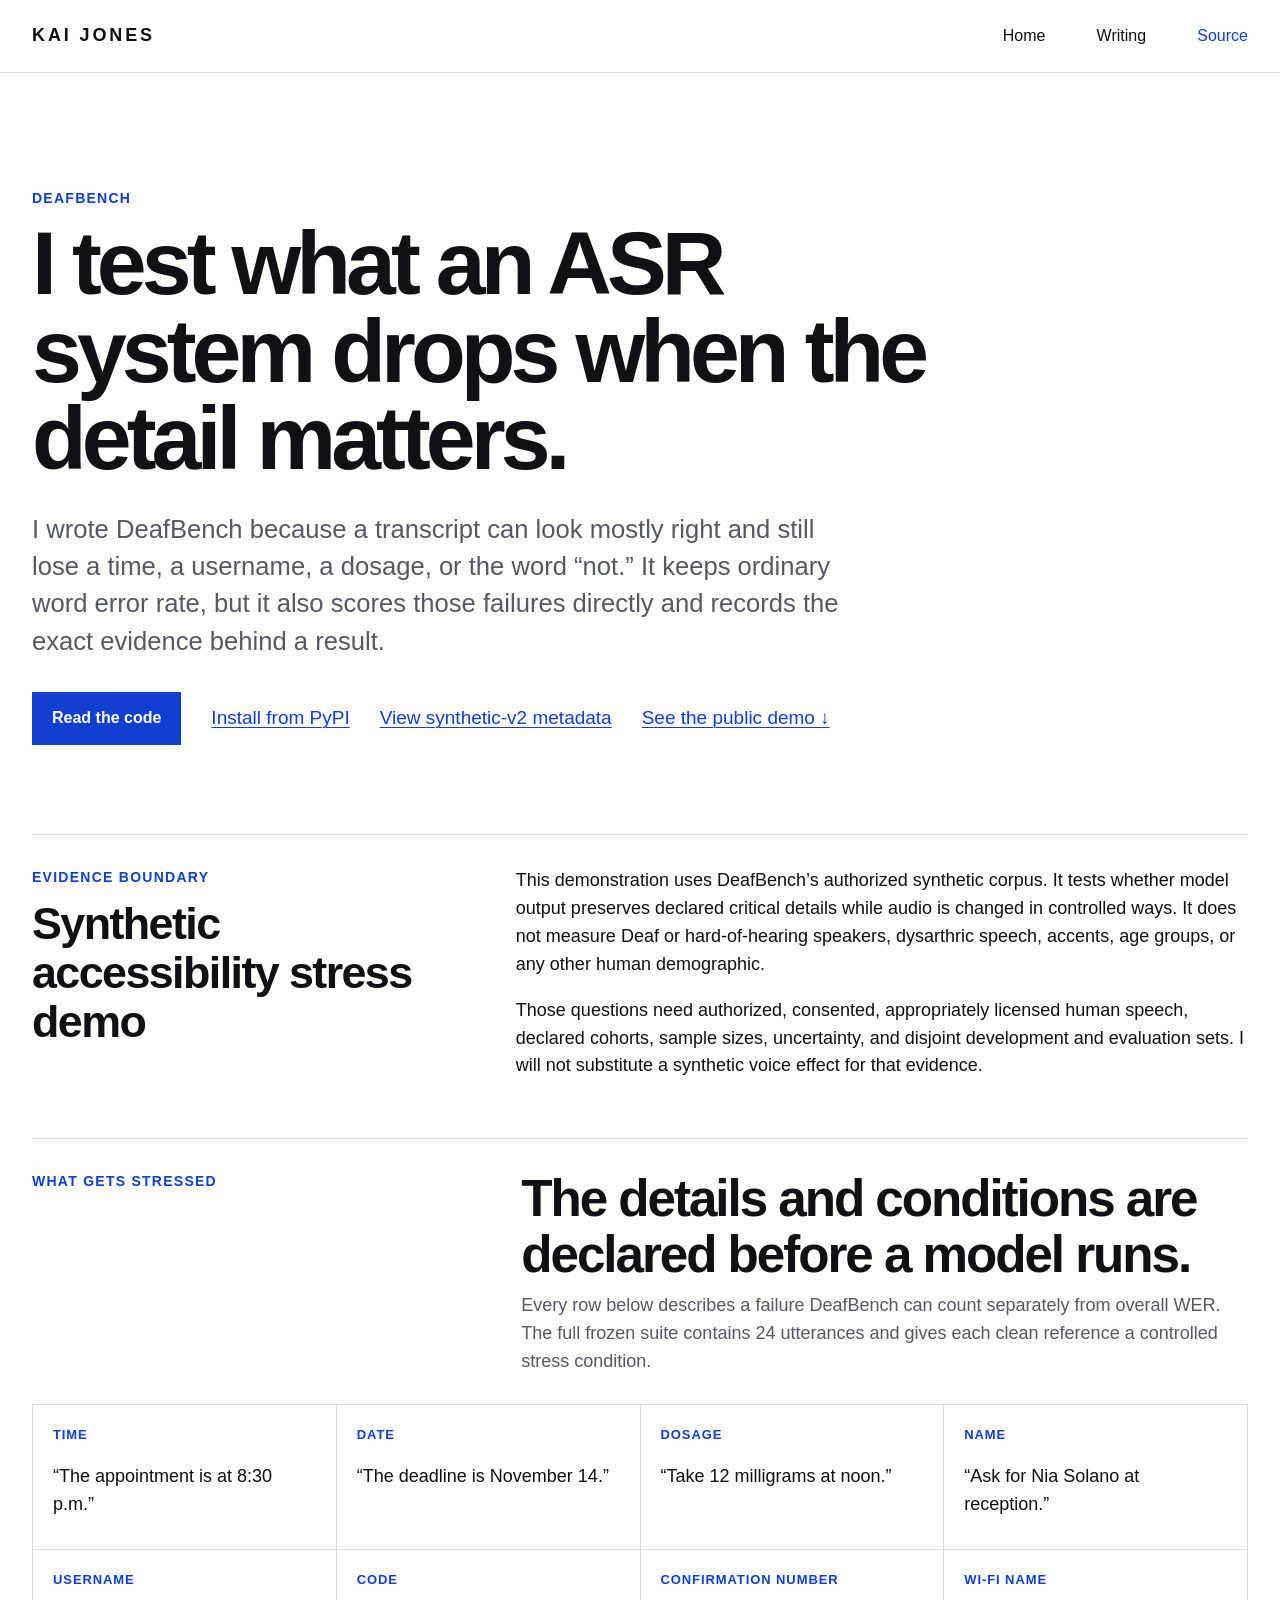
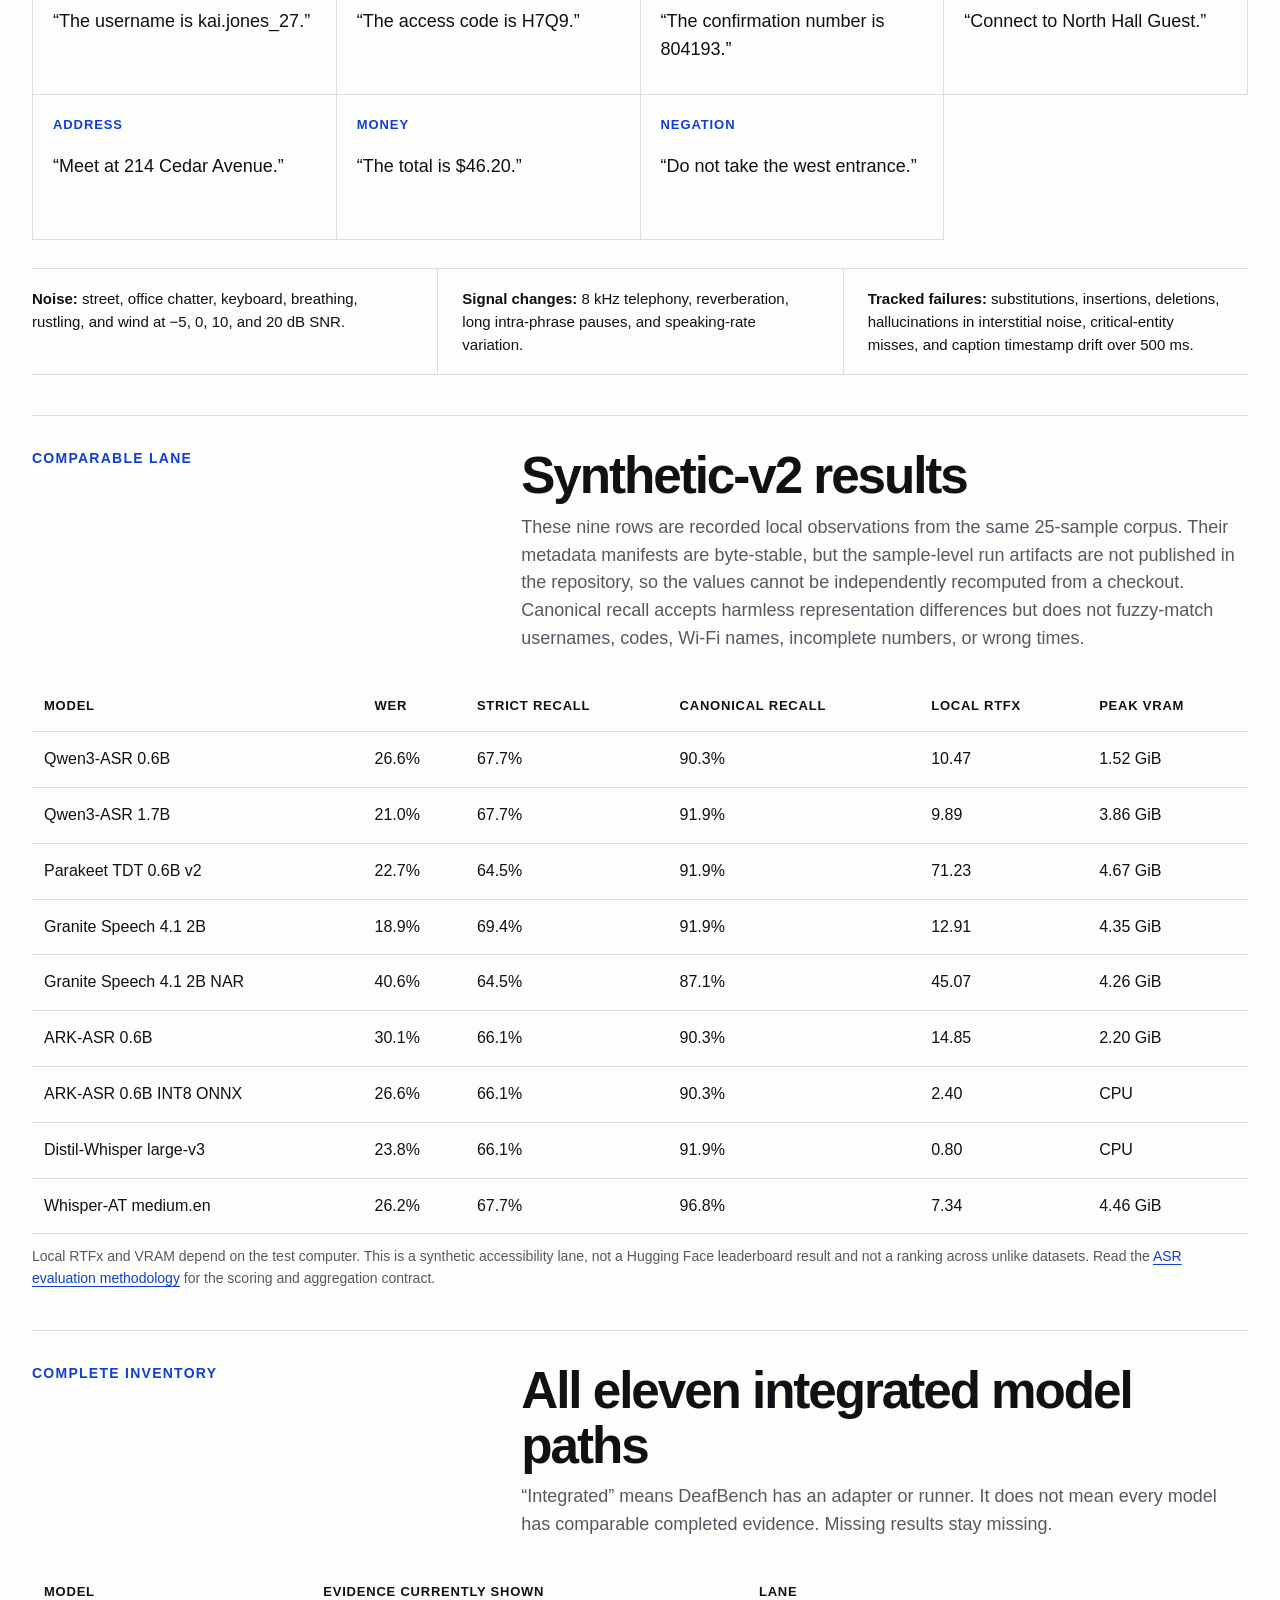
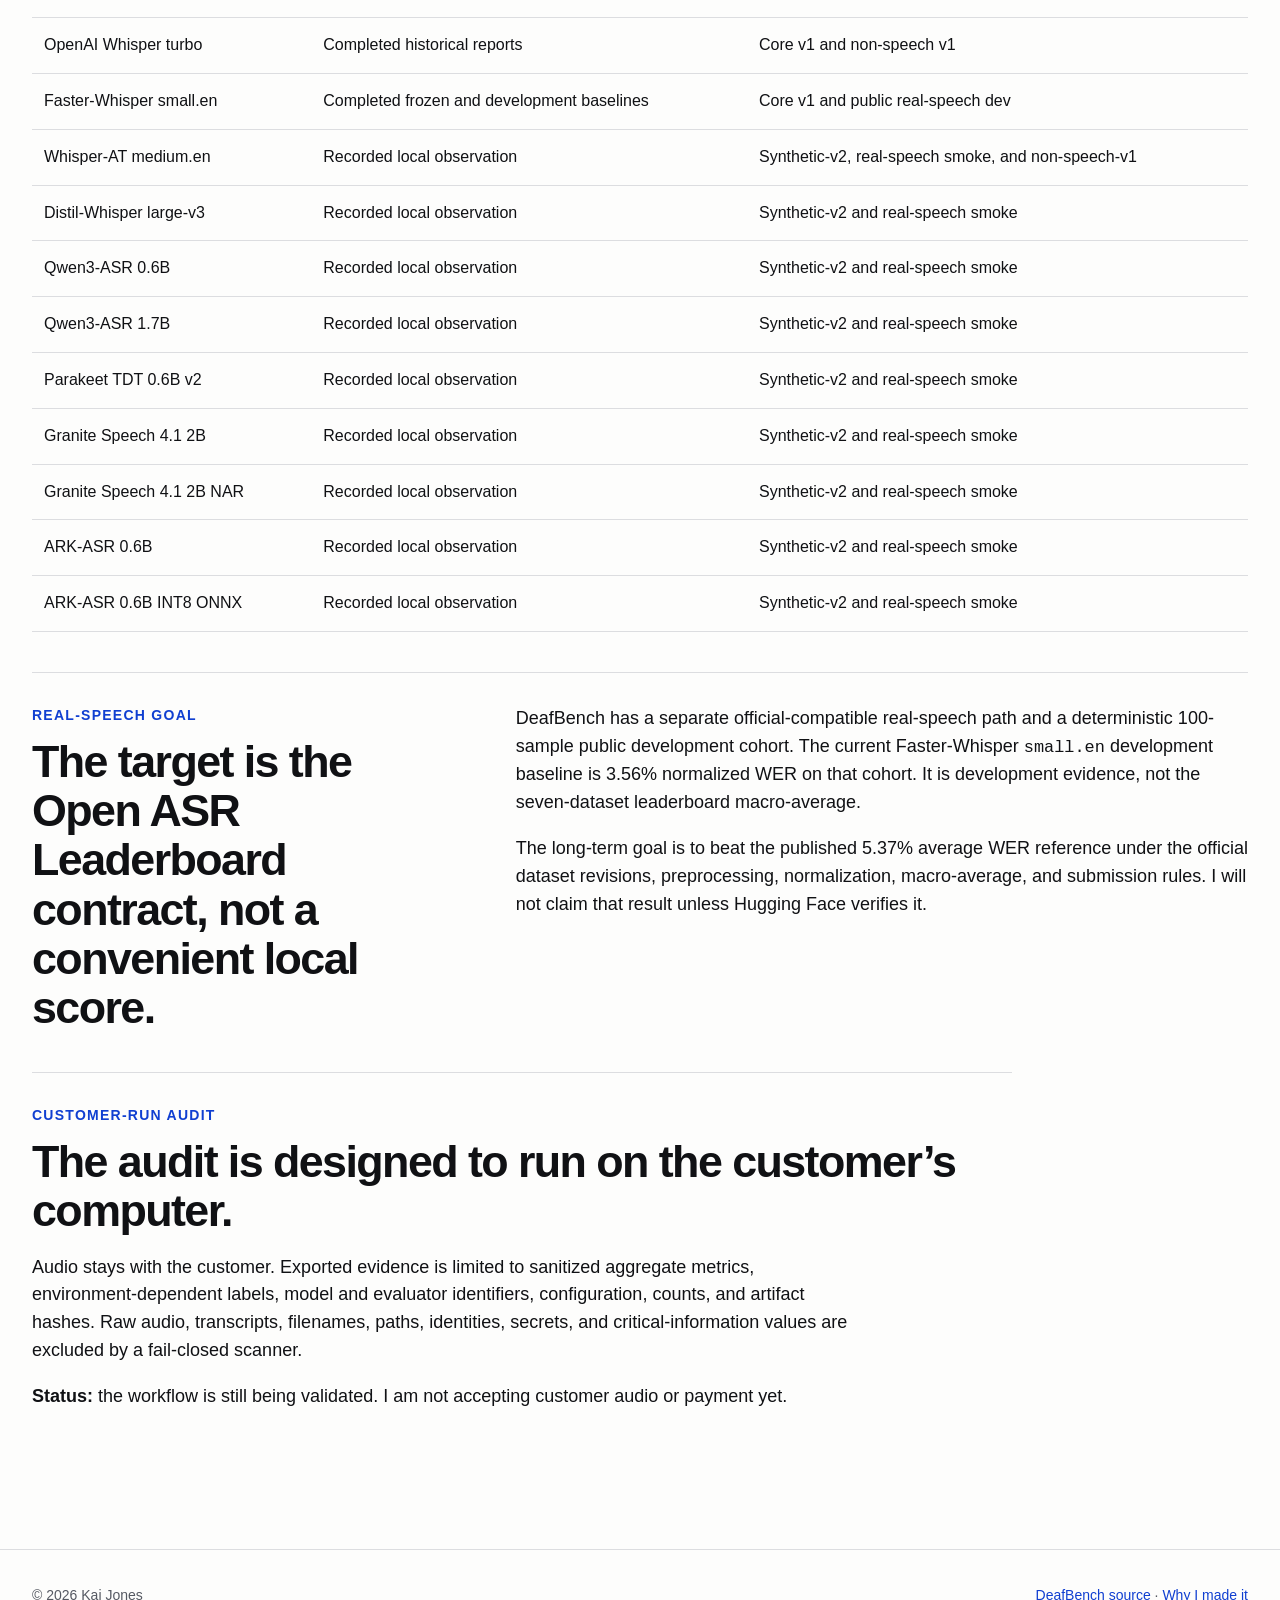
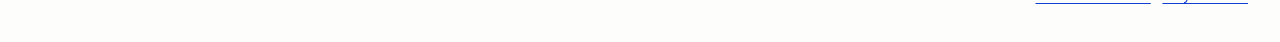
==== commit 830299b3: "site: Link synthetic-v2 metadata The DeafBench product page links the package and methodology but do" ====
--- a/products/deafbench/index.html
+++ b/products/deafbench/index.html
@@ -92,6 +92,7 @@
       <div class="product-actions">
         <a class="button-link" href="https://github.com/488315/DeafBench">Read the code</a>
         <a class="text-link" href="https://pypi.org/project/deafbench/">Install from PyPI</a>
+        <a class="text-link" href="https://huggingface.co/datasets/kvjones0243/deafbench-synthetic-v2">View synthetic-v2 metadata</a>
         <a class="text-link" href="#demo">See the public demo ↓</a>
       </div>
     </header>
